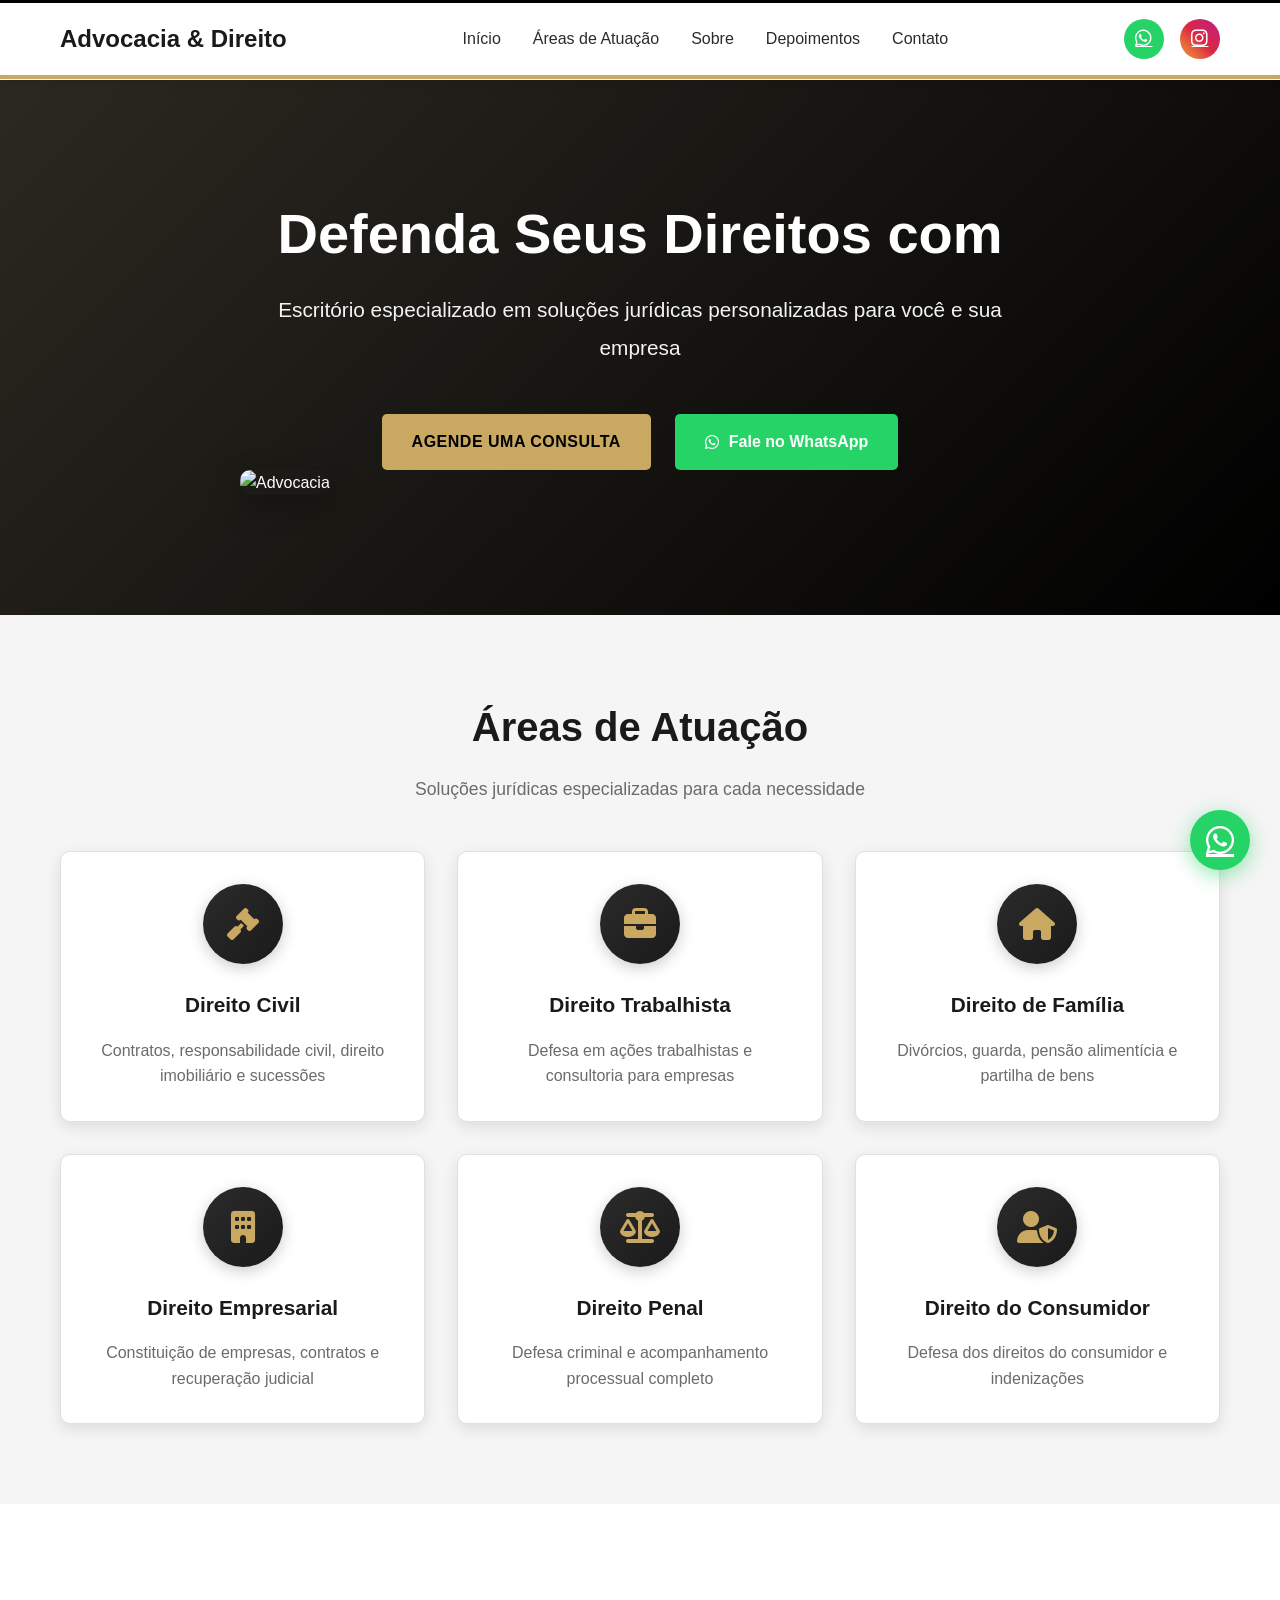
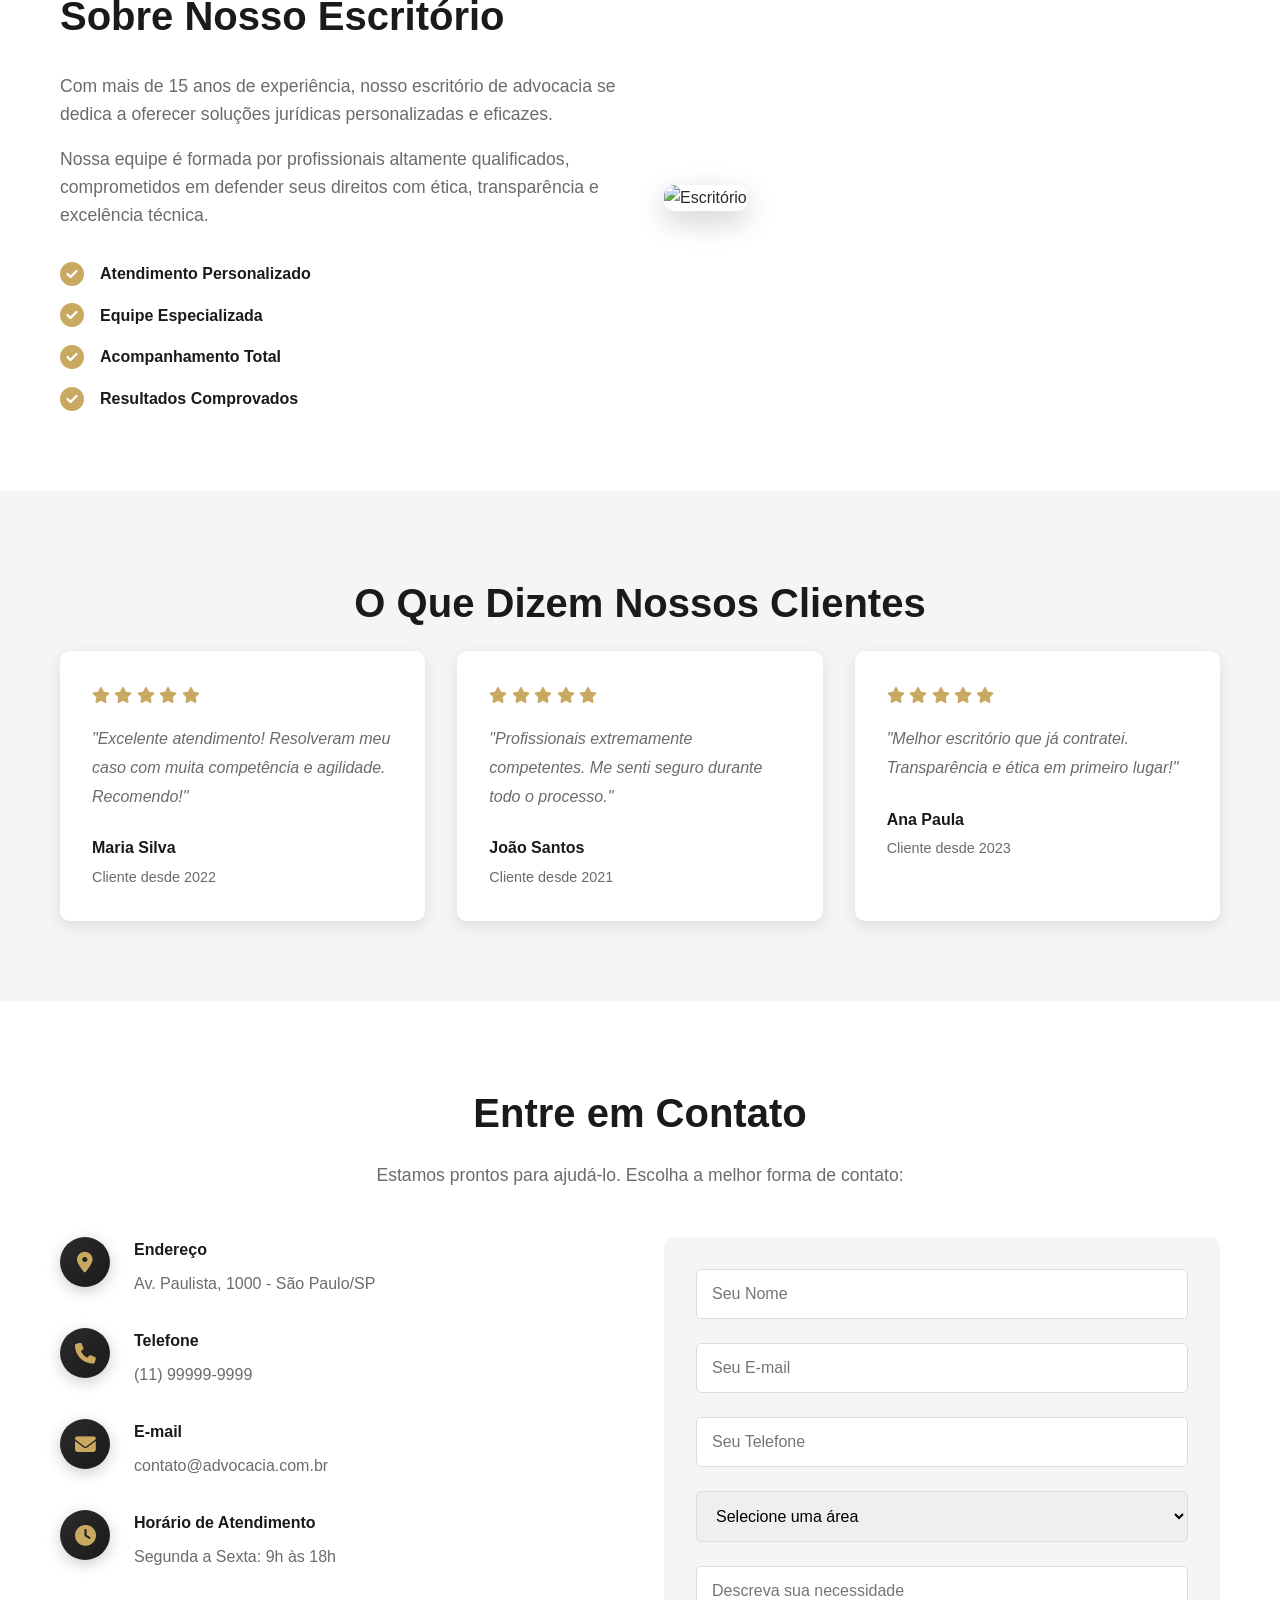
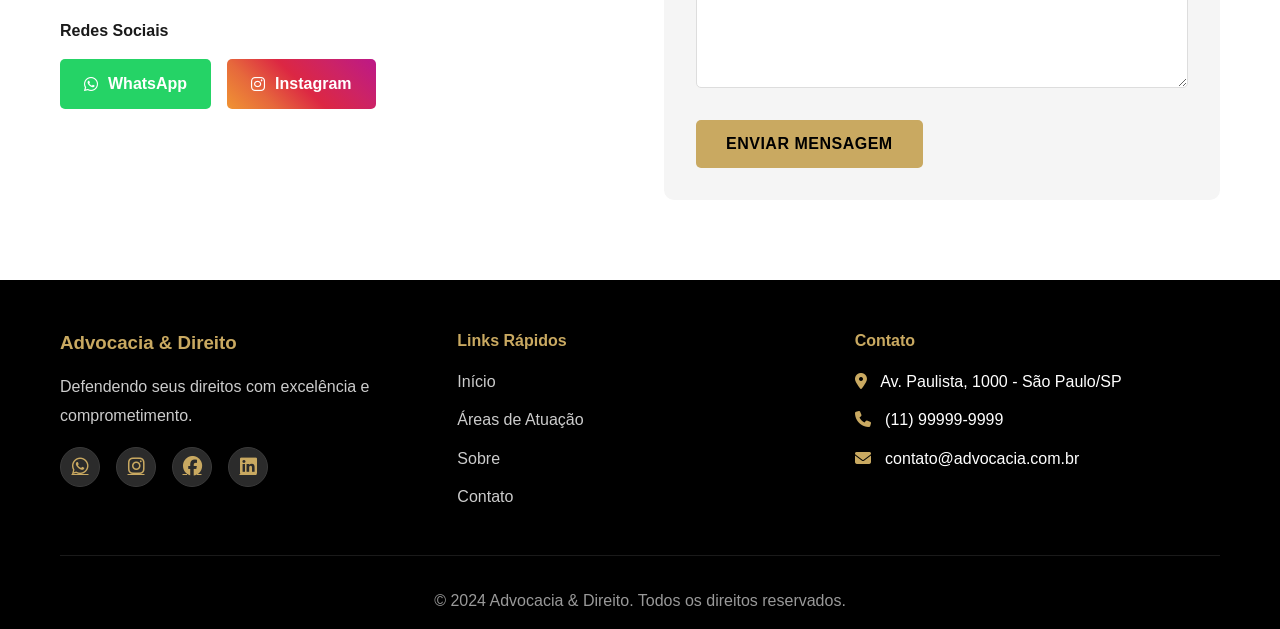
==== Landing Page Advocacia/index.html @ 9be3e5d8 "Adicionar todos os arquivos da Landing Page - Página HTML completa e responsiva - Estilos CSS profis" ====
<!DOCTYPE html>
<html lang="pt-BR">

<head>
    <meta charset="UTF-8">
    <meta name="viewport" content="width=device-width, initial-scale=1.0">
    <meta name="description"
        content="Escritório de Advocacia - Soluções jurídicas especializadas com excelência e comprometimento">
    <title>Escritório de Advocacia - Excelência Jurídica</title>
    <link rel="stylesheet" href="style.css">
    <link rel="stylesheet" href="https://cdnjs.cloudflare.com/ajax/libs/font-awesome/6.4.0/css/all.min.css">
</head>

<body>
    <!-- Header -->
    <header class="header">
        <nav class="navbar">
            <div class="container">
                <div class="logo">
                    <h2>Advocacia & Direito</h2>
                </div>
                <ul class="nav-menu">
                    <li><a href="#inicio">Início</a></li>
                    <li><a href="#areas">Áreas de Atuação</a></li>
                    <li><a href="#sobre">Sobre</a></li>
                    <li><a href="#depoimentos">Depoimentos</a></li>
                    <li><a href="#contato">Contato</a></li>
                </ul>
                <div class="social-links">
                    <a href="https://wa.me/5511999999999" target="_blank" class="whatsapp-link" title="WhatsApp">
                        <i class="fab fa-whatsapp"></i>
                    </a>
                    <a href="https://instagram.com/seu_escritorio" target="_blank" class="instagram-link"
                        title="Instagram">
                        <i class="fab fa-instagram"></i>
                    </a>
                </div>
                <div class="hamburger">
                    <span></span>
                    <span></span>
                    <span></span>
                </div>
            </div>
        </nav>
    </header>

    <!-- Hero Section -->
    <section id="inicio" class="hero">
        <div class="container">
            <div class="hero-content">
                <h1>Defenda Seus Direitos com Excelência Jurídica</h1>
                <p>Escritório especializado em soluções jurídicas personalizadas para você e sua empresa</p>
                <div class="hero-buttons">
                    <a href="#contato" class="btn btn-primary">Agende uma Consulta</a>
                    <a href="https://wa.me/5511999999999" target="_blank" class="btn btn-whatsapp">
                        <i class="fab fa-whatsapp"></i> Fale no WhatsApp
                    </a>
                </div>
            </div>
            <div class="hero-image">
                <img src="images/hero-law.jpg" alt="Advocacia">
            </div>
        </div>
    </section>

    <!-- Áreas de Atuação -->
    <section id="areas" class="areas">
        <div class="container">
            <h2 class="section-title">Áreas de Atuação</h2>
            <p class="section-subtitle">Soluções jurídicas especializadas para cada necessidade</p>
            <div class="areas-grid">
                <div class="area-card">
                    <div class="icon">
                        <i class="fas fa-gavel"></i>
                    </div>
                    <h3>Direito Civil</h3>
                    <p>Contratos, responsabilidade civil, direito imobiliário e sucessões</p>
                </div>
                <div class="area-card">
                    <div class="icon">
                        <i class="fas fa-briefcase"></i>
                    </div>
                    <h3>Direito Trabalhista</h3>
                    <p>Defesa em ações trabalhistas e consultoria para empresas</p>
                </div>
                <div class="area-card">
                    <div class="icon">
                        <i class="fas fa-home"></i>
                    </div>
                    <h3>Direito de Família</h3>
                    <p>Divórcios, guarda, pensão alimentícia e partilha de bens</p>
                </div>
                <div class="area-card">
                    <div class="icon">
                        <i class="fas fa-building"></i>
                    </div>
                    <h3>Direito Empresarial</h3>
                    <p>Constituição de empresas, contratos e recuperação judicial</p>
                </div>
                <div class="area-card">
                    <div class="icon">
                        <i class="fas fa-balance-scale"></i>
                    </div>
                    <h3>Direito Penal</h3>
                    <p>Defesa criminal e acompanhamento processual completo</p>
                </div>
                <div class="area-card">
                    <div class="icon">
                        <i class="fas fa-user-shield"></i>
                    </div>
                    <h3>Direito do Consumidor</h3>
                    <p>Defesa dos direitos do consumidor e indenizações</p>
                </div>
            </div>
        </div>
    </section>

    <!-- Sobre -->
    <section id="sobre" class="sobre">
        <div class="container">
            <div class="sobre-content">
                <div class="sobre-text">
                    <h2>Sobre Nosso Escritório</h2>
                    <p>Com mais de 15 anos de experiência, nosso escritório de advocacia se dedica a oferecer soluções
                        jurídicas personalizadas e eficazes.</p>
                    <p>Nossa equipe é formada por profissionais altamente qualificados, comprometidos em defender seus
                        direitos com ética, transparência e excelência técnica.</p>
                    <div class="diferenciais">
                        <div class="diferencial">
                            <i class="fas fa-check-circle"></i>
                            <span>Atendimento Personalizado</span>
                        </div>
                        <div class="diferencial">
                            <i class="fas fa-check-circle"></i>
                            <span>Equipe Especializada</span>
                        </div>
                        <div class="diferencial">
                            <i class="fas fa-check-circle"></i>
                            <span>Acompanhamento Total</span>
                        </div>
                        <div class="diferencial">
                            <i class="fas fa-check-circle"></i>
                            <span>Resultados Comprovados</span>
                        </div>
                    </div>
                </div>
                <div class="sobre-image">
                    <img src="images/escritorio.jpg" alt="Escritório">
                </div>
            </div>
        </div>
    </section>

    <!-- Depoimentos -->
    <section id="depoimentos" class="depoimentos">
        <div class="container">
            <h2 class="section-title">O Que Dizem Nossos Clientes</h2>
            <div class="depoimentos-grid">
                <div class="depoimento-card">
                    <div class="stars">
                        <i class="fas fa-star"></i>
                        <i class="fas fa-star"></i>
                        <i class="fas fa-star"></i>
                        <i class="fas fa-star"></i>
                        <i class="fas fa-star"></i>
                    </div>
                    <p>"Excelente atendimento! Resolveram meu caso com muita competência e agilidade. Recomendo!"</p>
                    <div class="cliente">
                        <strong>Maria Silva</strong>
                        <span>Cliente desde 2022</span>
                    </div>
                </div>
                <div class="depoimento-card">
                    <div class="stars">
                        <i class="fas fa-star"></i>
                        <i class="fas fa-star"></i>
                        <i class="fas fa-star"></i>
                        <i class="fas fa-star"></i>
                        <i class="fas fa-star"></i>
                    </div>
                    <p>"Profissionais extremamente competentes. Me senti seguro durante todo o processo."</p>
                    <div class="cliente">
                        <strong>João Santos</strong>
                        <span>Cliente desde 2021</span>
                    </div>
                </div>
                <div class="depoimento-card">
                    <div class="stars">
                        <i class="fas fa-star"></i>
                        <i class="fas fa-star"></i>
                        <i class="fas fa-star"></i>
                        <i class="fas fa-star"></i>
                        <i class="fas fa-star"></i>
                    </div>
                    <p>"Melhor escritório que já contratei. Transparência e ética em primeiro lugar!"</p>
                    <div class="cliente">
                        <strong>Ana Paula</strong>
                        <span>Cliente desde 2023</span>
                    </div>
                </div>
            </div>
        </div>
    </section>

    <!-- Contato -->
    <section id="contato" class="contato">
        <div class="container">
            <h2 class="section-title">Entre em Contato</h2>
            <p class="section-subtitle">Estamos prontos para ajudá-lo. Escolha a melhor forma de contato:</p>

            <div class="contato-content">
                <div class="contato-info">
                    <div class="info-item">
                        <i class="fas fa-map-marker-alt"></i>
                        <div>
                            <h4>Endereço</h4>
                            <p>Av. Paulista, 1000 - São Paulo/SP</p>
                        </div>
                    </div>
                    <div class="info-item">
                        <i class="fas fa-phone"></i>
                        <div>
                            <h4>Telefone</h4>
                            <p>(11) 99999-9999</p>
                        </div>
                    </div>
                    <div class="info-item">
                        <i class="fas fa-envelope"></i>
                        <div>
                            <h4>E-mail</h4>
                            <p>contato@advocacia.com.br</p>
                        </div>
                    </div>
                    <div class="info-item">
                        <i class="fas fa-clock"></i>
                        <div>
                            <h4>Horário de Atendimento</h4>
                            <p>Segunda a Sexta: 9h às 18h</p>
                        </div>
                    </div>

                    <div class="contact-social">
                        <h4>Redes Sociais</h4>
                        <div class="social-buttons">
                            <a href="https://wa.me/5511999999999" target="_blank" class="btn-social whatsapp">
                                <i class="fab fa-whatsapp"></i>
                                <span>WhatsApp</span>
                            </a>
                            <a href="https://instagram.com/seu_escritorio" target="_blank" class="btn-social instagram">
                                <i class="fab fa-instagram"></i>
                                <span>Instagram</span>
                            </a>
                        </div>
                    </div>
                </div>

                <div class="contato-form">
                    <form id="formulario-contato">
                        <div class="form-group">
                            <input type="text" id="nome" name="nome" placeholder="Seu Nome" required>
                        </div>
                        <div class="form-group">
                            <input type="email" id="email" name="email" placeholder="Seu E-mail" required>
                        </div>
                        <div class="form-group">
                            <input type="tel" id="telefone" name="telefone" placeholder="Seu Telefone" required>
                        </div>
                        <div class="form-group">
                            <select id="assunto" name="assunto" required>
                                <option value="">Selecione uma área</option>
                                <option value="civil">Direito Civil</option>
                                <option value="trabalhista">Direito Trabalhista</option>
                                <option value="familia">Direito de Família</option>
                                <option value="empresarial">Direito Empresarial</option>
                                <option value="penal">Direito Penal</option>
                                <option value="consumidor">Direito do Consumidor</option>
                            </select>
                        </div>
                        <div class="form-group">
                            <textarea id="mensagem" name="mensagem" rows="5" placeholder="Descreva sua necessidade"
                                required></textarea>
                        </div>
                        <button type="submit" class="btn btn-primary">Enviar Mensagem</button>
                    </form>
                </div>
            </div>
        </div>
    </section>

    <!-- Footer -->
    <footer class="footer">
        <div class="container">
            <div class="footer-content">
                <div class="footer-section">
                    <h3>Advocacia & Direito</h3>
                    <p>Defendendo seus direitos com excelência e comprometimento.</p>
                    <div class="footer-social">
                        <a href="https://wa.me/5511999999999" target="_blank" title="WhatsApp">
                            <i class="fab fa-whatsapp"></i>
                        </a>
                        <a href="https://instagram.com/seu_escritorio" target="_blank" title="Instagram">
                            <i class="fab fa-instagram"></i>
                        </a>
                        <a href="https://facebook.com/seu_escritorio" target="_blank" title="Facebook">
                            <i class="fab fa-facebook"></i>
                        </a>
                        <a href="https://linkedin.com/company/seu_escritorio" target="_blank" title="LinkedIn">
                            <i class="fab fa-linkedin"></i>
                        </a>
                    </div>
                </div>
                <div class="footer-section">
                    <h4>Links Rápidos</h4>
                    <ul>
                        <li><a href="#inicio">Início</a></li>
                        <li><a href="#areas">Áreas de Atuação</a></li>
                        <li><a href="#sobre">Sobre</a></li>
                        <li><a href="#contato">Contato</a></li>
                    </ul>
                </div>
                <div class="footer-section">
                    <h4>Contato</h4>
                    <ul>
                        <li><i class="fas fa-map-marker-alt"></i> Av. Paulista, 1000 - São Paulo/SP</li>
                        <li><i class="fas fa-phone"></i> (11) 99999-9999</li>
                        <li><i class="fas fa-envelope"></i> contato@advocacia.com.br</li>
                    </ul>
                </div>
            </div>
            <div class="footer-bottom">
                <p>&copy; 2024 Advocacia & Direito. Todos os direitos reservados.</p>
            </div>
        </div>
    </footer>

    <!-- Botão Flutuante WhatsApp -->
    <a href="https://wa.me/5511999999999" class="whatsapp-float" target="_blank" title="Fale conosco no WhatsApp">
        <i class="fab fa-whatsapp"></i>
    </a>

    <script src="script.js"></script>
</body>

</html>
---- Landing Page Advocacia/style.css ----
/* Reset e Configurações Globais */
* {
    margin: 0;
    padding: 0;
    box-sizing: border-box;
}

:root {
    --primary-color: #1a1a1a;
    --secondary-color: #c9a961;
    --dark-color: #000000;
    --light-color: #f5f5f5;
    --white: #ffffff;
    --text-color: #2b2b2b;
    --gray: #6b6b6b;
    --medium-gray: #4a4a4a;
    --transition: all 0.3s ease;
}

body {
    font-family: 'Segoe UI', Tahoma, Geneva, Verdana, sans-serif;
    line-height: 1.6;
    color: var(--text-color);
    overflow-x: hidden;
}

.container {
    max-width: 1200px;
    margin: 0 auto;
    padding: 0 20px;
}

/* Header e Navegação */
.header {
    background: var(--white);
    box-shadow: 0 2px 10px rgba(0, 0, 0, 0.08);
    position: fixed;
    width: 100%;
    top: 0;
    z-index: 1000;
    border-bottom: 4px solid var(--secondary-color);
    border-top: 3px solid var(--dark-color);
}

.navbar .container {
    display: flex;
    justify-content: space-between;
    align-items: center;
    padding: 1rem 20px;
}

.logo h2 {
    color: var(--primary-color);
    font-size: 1.5rem;
}

.nav-menu {
    display: flex;
    list-style: none;
    gap: 2rem;
}

.nav-menu a {
    text-decoration: none;
    color: var(--text-color);
    font-weight: 500;
    transition: var(--transition);
}

.nav-menu a:hover {
    color: var(--secondary-color);
}

.social-links {
    display: flex;
    gap: 1rem;
    align-items: center;
}

.social-links a {
    width: 40px;
    height: 40px;
    display: flex;
    align-items: center;
    justify-content: center;
    border-radius: 50%;
    transition: var(--transition);
    font-size: 1.2rem;
}

.whatsapp-link {
    background: #25D366;
    color: var(--white);
}

.whatsapp-link:hover {
    background: #128C7E;
    transform: scale(1.1);
}

.instagram-link {
    background: linear-gradient(45deg, #f09433 0%, #e6683c 25%, #dc2743 50%, #cc2366 75%, #bc1888 100%);
    color: var(--white);
}

.instagram-link:hover {
    transform: scale(1.1);
}

.hamburger {
    display: none;
    flex-direction: column;
    cursor: pointer;
    gap: 5px;
}

.hamburger span {
    width: 25px;
    height: 3px;
    background: var(--primary-color);
    transition: var(--transition);
}

/* Hero Section */
.hero {
    margin-top: 80px;
    padding: 120px 0;
    background: linear-gradient(135deg, #1a1a1a 0%, #000000 100%);
    color: var(--white);
    position: relative;
    min-height: 500px;
    display: flex;
    align-items: center;
}

.hero::before {
    content: '';
    position: absolute;
    top: 0;
    left: 0;
    right: 0;
    bottom: 0;
    background: linear-gradient(135deg, rgba(201, 169, 97, 0.1) 0%, transparent 100%);
    pointer-events: none;
}

.hero .container {
    position: relative;
    z-index: 1;
}

.hero-content {
    max-width: 800px;
    margin: 0 auto;
    text-align: center;
}

.hero-content h1 {
    font-size: 3.5rem;
    margin-bottom: 1.5rem;
    line-height: 1.2;
    font-weight: 700;
}

.hero-content p {
    font-size: 1.3rem;
    margin-bottom: 3rem;
    opacity: 0.95;
    line-height: 1.8;
}

.hero-buttons {
    display: flex;
    gap: 1.5rem;
    flex-wrap: wrap;
    justify-content: center;
}

.btn {
    padding: 15px 30px;
    text-decoration: none;
    border-radius: 5px;
    font-weight: 600;
    transition: var(--transition);
    display: inline-flex;
    align-items: center;
    gap: 10px;
    border: none;
    cursor: pointer;
    font-size: 1rem;
}

.btn-primary {
    background: var(--secondary-color);
    color: var(--dark-color);
    font-weight: 700;
    text-transform: uppercase;
    letter-spacing: 0.5px;
}

.btn-primary:hover {
    background: #b89751;
    transform: translateY(-2px);
    box-shadow: 0 5px 20px rgba(201, 169, 97, 0.4);
}

.btn-whatsapp {
    background: #25D366;
    color: var(--white);
}

.btn-whatsapp:hover {
    background: #128C7E;
    transform: translateY(-2px);
}

.hero-image img {
    width: 100%;
    border-radius: 10px;
    box-shadow: 0 10px 30px rgba(0, 0, 0, 0.3);
}

/* Seções Gerais */
section {
    padding: 80px 0;
}

.section-title {
    text-align: center;
    font-size: 2.5rem;
    color: var(--primary-color);
    margin-bottom: 1rem;
}

.section-subtitle {
    text-align: center;
    font-size: 1.1rem;
    color: var(--gray);
    margin-bottom: 3rem;
}

/* Áreas de Atuação */
.areas {
    background: var(--light-color);
}

.areas-grid {
    display: grid;
    grid-template-columns: repeat(auto-fit, minmax(300px, 1fr));
    gap: 2rem;
}

.area-card {
    background: var(--white);
    padding: 2rem;
    border-radius: 10px;
    text-align: center;
    transition: var(--transition);
    box-shadow: 0 5px 15px rgba(0, 0, 0, 0.1);
    border: 1px solid #e0e0e0;
}

.area-card:hover {
    transform: translateY(-10px);
    box-shadow: 0 10px 30px rgba(201, 169, 97, 0.3);
    border-color: var(--secondary-color);
}

.area-card .icon {
    width: 80px;
    height: 80px;
    margin: 0 auto 1.5rem;
    background: linear-gradient(135deg, #2b2b2b 0%, #1a1a1a 100%);
    border-radius: 50%;
    display: flex;
    align-items: center;
    justify-content: center;
    color: var(--secondary-color);
    font-size: 2rem;
    box-shadow: 0 4px 15px rgba(0, 0, 0, 0.2);
}

.area-card h3 {
    color: var(--primary-color);
    margin-bottom: 1rem;
    font-size: 1.3rem;
}

.area-card p {
    color: var(--gray);
}

/* Sobre */
.sobre-content {
    display: grid;
    grid-template-columns: 1fr 1fr;
    gap: 3rem;
    align-items: center;
}

.sobre-text h2 {
    color: var(--primary-color);
    font-size: 2.5rem;
    margin-bottom: 1.5rem;
}

.sobre-text p {
    margin-bottom: 1rem;
    color: var(--gray);
    font-size: 1.1rem;
}

.diferenciais {
    margin-top: 2rem;
    display: grid;
    gap: 1rem;
}

.diferencial {
    display: flex;
    align-items: center;
    gap: 1rem;
}

.diferencial i {
    color: var(--secondary-color);
    font-size: 1.5rem;
}

.diferencial span {
    font-weight: 600;
    color: var(--primary-color);
}

.sobre-image img {
    width: 100%;
    border-radius: 10px;
    box-shadow: 0 10px 30px rgba(0, 0, 0, 0.2);
}

/* Depoimentos */
.depoimentos {
    background: var(--light-color);
}

.depoimentos-grid {
    display: grid;
    grid-template-columns: repeat(auto-fit, minmax(300px, 1fr));
    gap: 2rem;
}

.depoimento-card {
    background: var(--white);
    padding: 2rem;
    border-radius: 10px;
    box-shadow: 0 5px 15px rgba(0, 0, 0, 0.1);
}

.stars {
    color: var(--secondary-color);
    margin-bottom: 1rem;
}

.depoimento-card p {
    font-style: italic;
    color: var(--gray);
    margin-bottom: 1.5rem;
    line-height: 1.8;
}

.cliente {
    display: flex;
    flex-direction: column;
    gap: 0.3rem;
}

.cliente strong {
    color: var(--primary-color);
}

.cliente span {
    font-size: 0.9rem;
    color: var(--gray);
}

/* Contato */
.contato {
    background: var(--white);
}

.contato-content {
    display: grid;
    grid-template-columns: 1fr 1fr;
    gap: 3rem;
}

.contato-info {
    display: flex;
    flex-direction: column;
    gap: 2rem;
}

.info-item {
    display: flex;
    gap: 1.5rem;
    align-items: flex-start;
}

.info-item i {
    width: 50px;
    height: 50px;
    background: linear-gradient(135deg, #2b2b2b 0%, #1a1a1a 100%);
    color: var(--secondary-color);
    border-radius: 50%;
    display: flex;
    align-items: center;
    justify-content: center;
    font-size: 1.3rem;
    flex-shrink: 0;
    box-shadow: 0 4px 15px rgba(0, 0, 0, 0.2);
}

.info-item h4 {
    color: var(--primary-color);
    margin-bottom: 0.5rem;
}

.info-item p {
    color: var(--gray);
}

.contact-social {
    margin-top: 1rem;
}

.contact-social h4 {
    color: var(--primary-color);
    margin-bottom: 1rem;
}

.social-buttons {
    display: flex;
    gap: 1rem;
}

.btn-social {
    padding: 12px 24px;
    border-radius: 5px;
    text-decoration: none;
    color: var(--white);
    font-weight: 600;
    display: flex;
    align-items: center;
    gap: 10px;
    transition: var(--transition);
}

.btn-social.whatsapp {
    background: #25D366;
}

.btn-social.whatsapp:hover {
    background: #128C7E;
    transform: translateY(-2px);
}

.btn-social.instagram {
    background: linear-gradient(45deg, #f09433 0%, #e6683c 25%, #dc2743 50%, #cc2366 75%, #bc1888 100%);
}

.btn-social.instagram:hover {
    transform: translateY(-2px);
}

/* Formulário */
.contato-form {
    background: var(--light-color);
    padding: 2rem;
    border-radius: 10px;
}

.form-group {
    margin-bottom: 1.5rem;
}

.form-group input,
.form-group select,
.form-group textarea {
    width: 100%;
    padding: 15px;
    border: 1px solid #ddd;
    border-radius: 5px;
    font-size: 1rem;
    font-family: inherit;
    transition: var(--transition);
}

.form-group input:focus,
.form-group select:focus,
.form-group textarea:focus {
    outline: none;
    border-color: var(--secondary-color);
    box-shadow: 0 0 0 3px rgba(201, 169, 97, 0.1);
}

.form-group textarea {
    resize: vertical;
}

/* Footer */
.footer {
    background: var(--dark-color);
    color: var(--white);
    padding: 3rem 0 1rem;
}

.footer-content {
    display: grid;
    grid-template-columns: repeat(auto-fit, minmax(250px, 1fr));
    gap: 2rem;
    margin-bottom: 2rem;
}

.footer-section h3,
.footer-section h4 {
    margin-bottom: 1rem;
    color: var(--secondary-color);
}

.footer-section p {
    color: rgba(255, 255, 255, 0.8);
    line-height: 1.8;
}

.footer-social {
    display: flex;
    gap: 1rem;
    margin-top: 1rem;
}

.footer-social a {
    width: 40px;
    height: 40px;
    background: #2b2b2b;
    color: var(--secondary-color);
    border-radius: 50%;
    display: flex;
    align-items: center;
    justify-content: center;
    transition: var(--transition);
    font-size: 1.2rem;
    border: 1px solid #3a3a3a;
}

.footer-social a:hover {
    background: var(--secondary-color);
    color: var(--dark-color);
    transform: translateY(-3px);
    border-color: var(--secondary-color);
}

.footer-section ul {
    list-style: none;
}

.footer-section ul li {
    margin-bottom: 0.8rem;
}

.footer-section ul li a {
    color: rgba(255, 255, 255, 0.8);
    text-decoration: none;
    transition: var(--transition);
}

.footer-section ul li a:hover {
    color: var(--secondary-color);
}

.footer-section ul li i {
    margin-right: 10px;
    color: var(--secondary-color);
}

.footer-bottom {
    text-align: center;
    padding-top: 2rem;
    border-top: 1px solid rgba(255, 255, 255, 0.1);
    color: rgba(255, 255, 255, 0.6);
}

/* Botão Flutuante WhatsApp */
.whatsapp-float {
    position: fixed;
    bottom: 30px;
    right: 30px;
    width: 60px;
    height: 60px;
    background: #25D366;
    color: var(--white);
    border-radius: 50%;
    display: flex;
    align-items: center;
    justify-content: center;
    font-size: 2rem;
    box-shadow: 0 5px 20px rgba(37, 211, 102, 0.5);
    z-index: 999;
    transition: var(--transition);
    animation: pulse 2s infinite;
}

.whatsapp-float:hover {
    background: #128C7E;
    transform: scale(1.1);
}

@keyframes pulse {
    0%, 100% {
        box-shadow: 0 5px 20px rgba(37, 211, 102, 0.5);
    }
    50% {
        box-shadow: 0 5px 30px rgba(37, 211, 102, 0.8);
    }
}

/* Responsividade */
@media (max-width: 768px) {
    .hamburger {
        display: flex;
    }

    .nav-menu {
        position: fixed;
        left: -100%;
        top: 70px;
        flex-direction: column;
        background: var(--white);
        width: 100%;
        text-align: center;
        transition: 0.3s;
        box-shadow: 0 10px 27px rgba(0, 0, 0, 0.05);
        padding: 2rem 0;
    }

    .nav-menu.active {
        left: 0;
    }

    .social-links {
        display: none;
    }

    .hero {
        padding: 80px 0;
        min-height: 400px;
    }

    .hero-content h1 {
        font-size: 2.2rem;
    }

    .hero-content p {
        font-size: 1.1rem;
    }

    .sobre-content,
    .contato-content {
        grid-template-columns: 1fr;
    }

    .areas-grid,
    .depoimentos-grid {
        grid-template-columns: 1fr;
    }

    .footer-content {
        grid-template-columns: 1fr;
        text-align: center;
    }

    .footer-social {
        justify-content: center;
    }

    .whatsapp-float {
        width: 50px;
        height: 50px;
        bottom: 20px;
        right: 20px;
        font-size: 1.5rem;
    }

    .hero-buttons {
        flex-direction: column;
    }

    .btn {
        width: 100%;
        justify-content: center;
    }
}

@media (max-width: 480px) {
    .section-title {
        font-size: 1.8rem;
    }

    .hero {
        padding: 60px 0;
    }

    .hero-content h1 {
        font-size: 1.8rem;
    }

    .hero-content p {
        font-size: 1rem;
    }
}
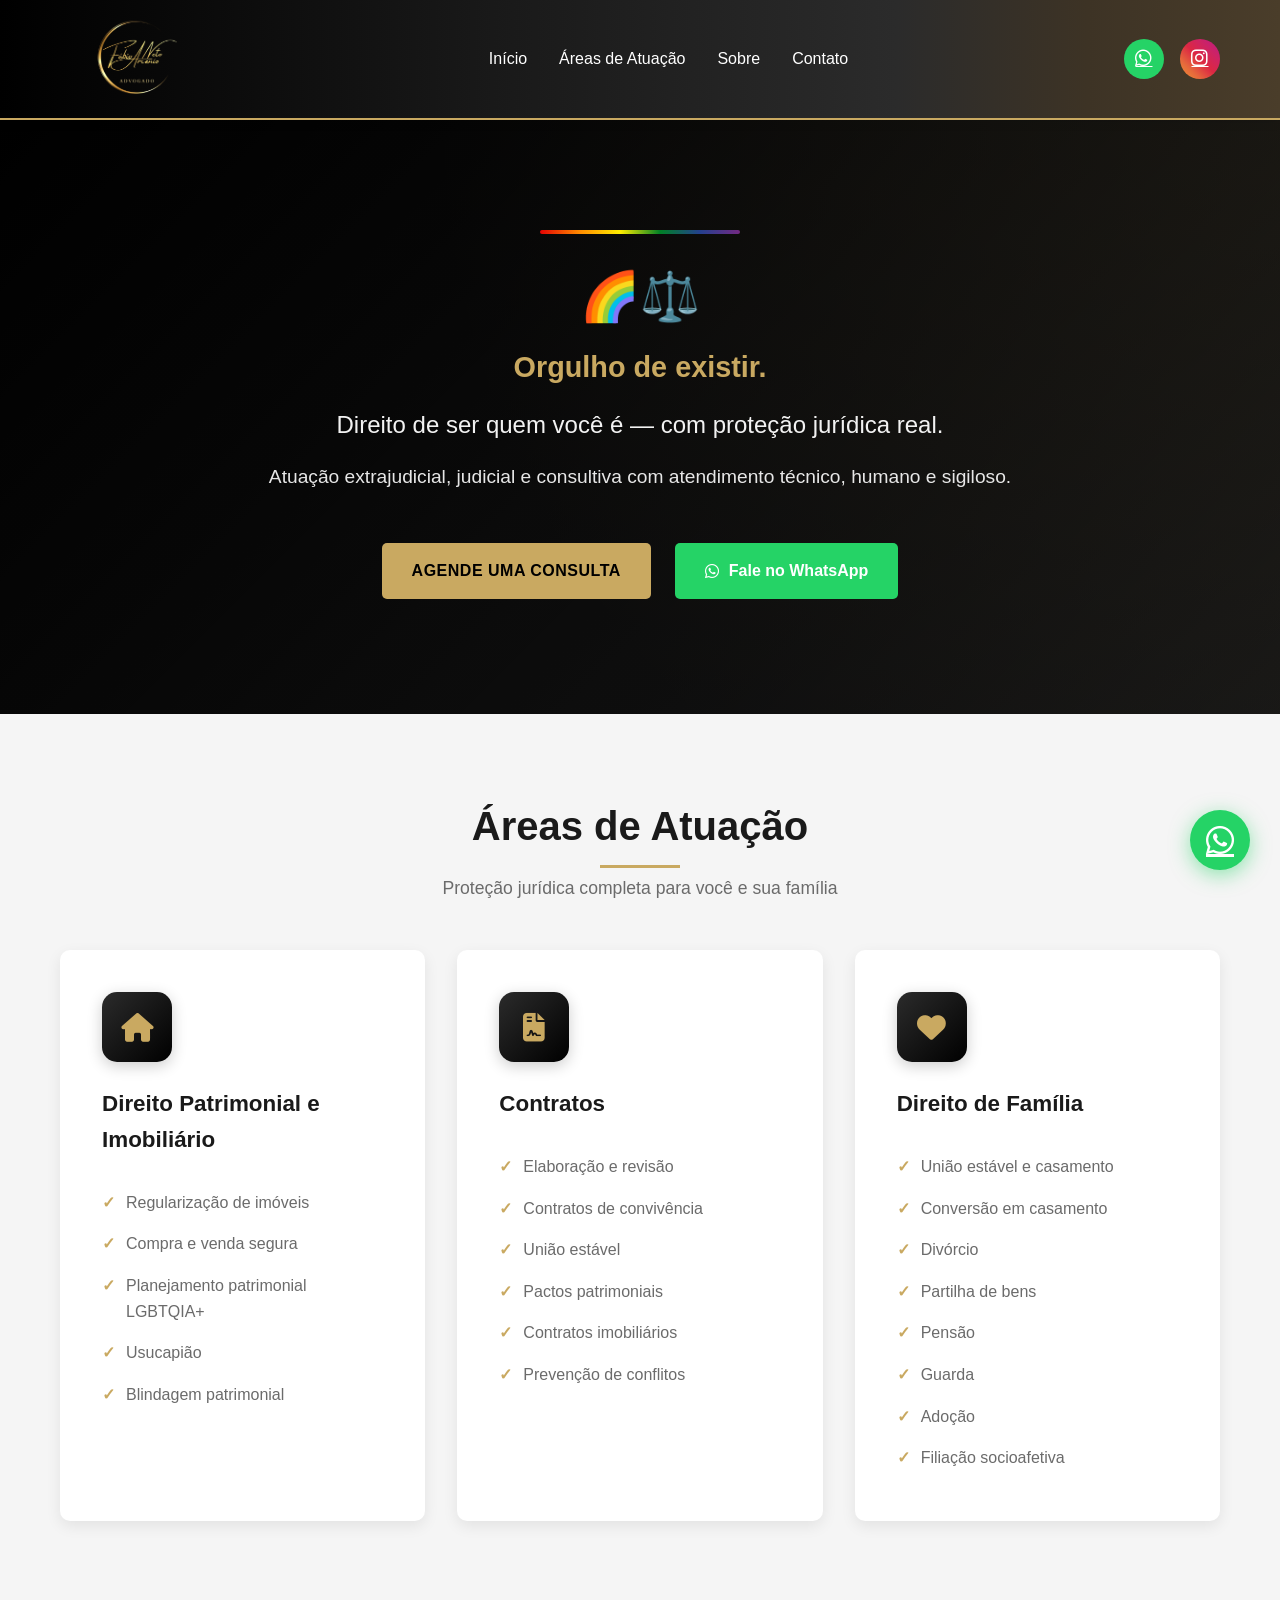
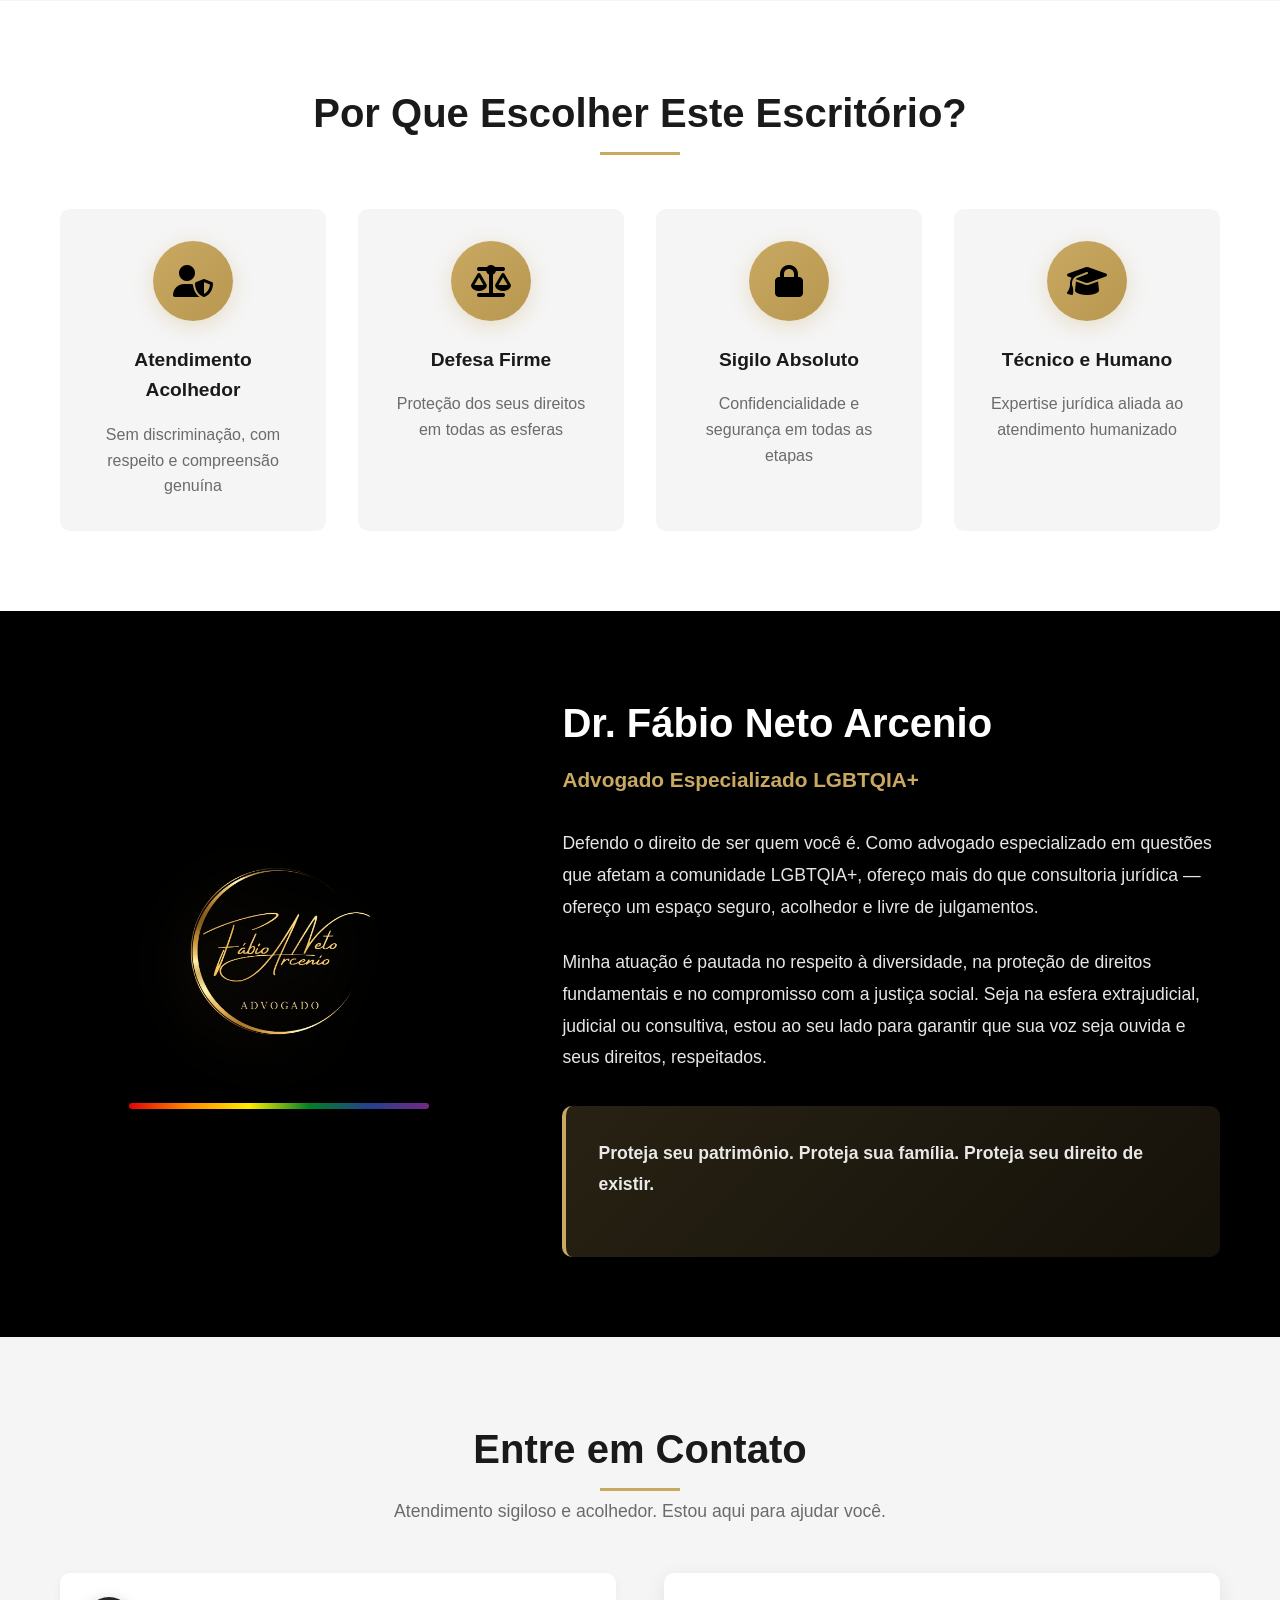
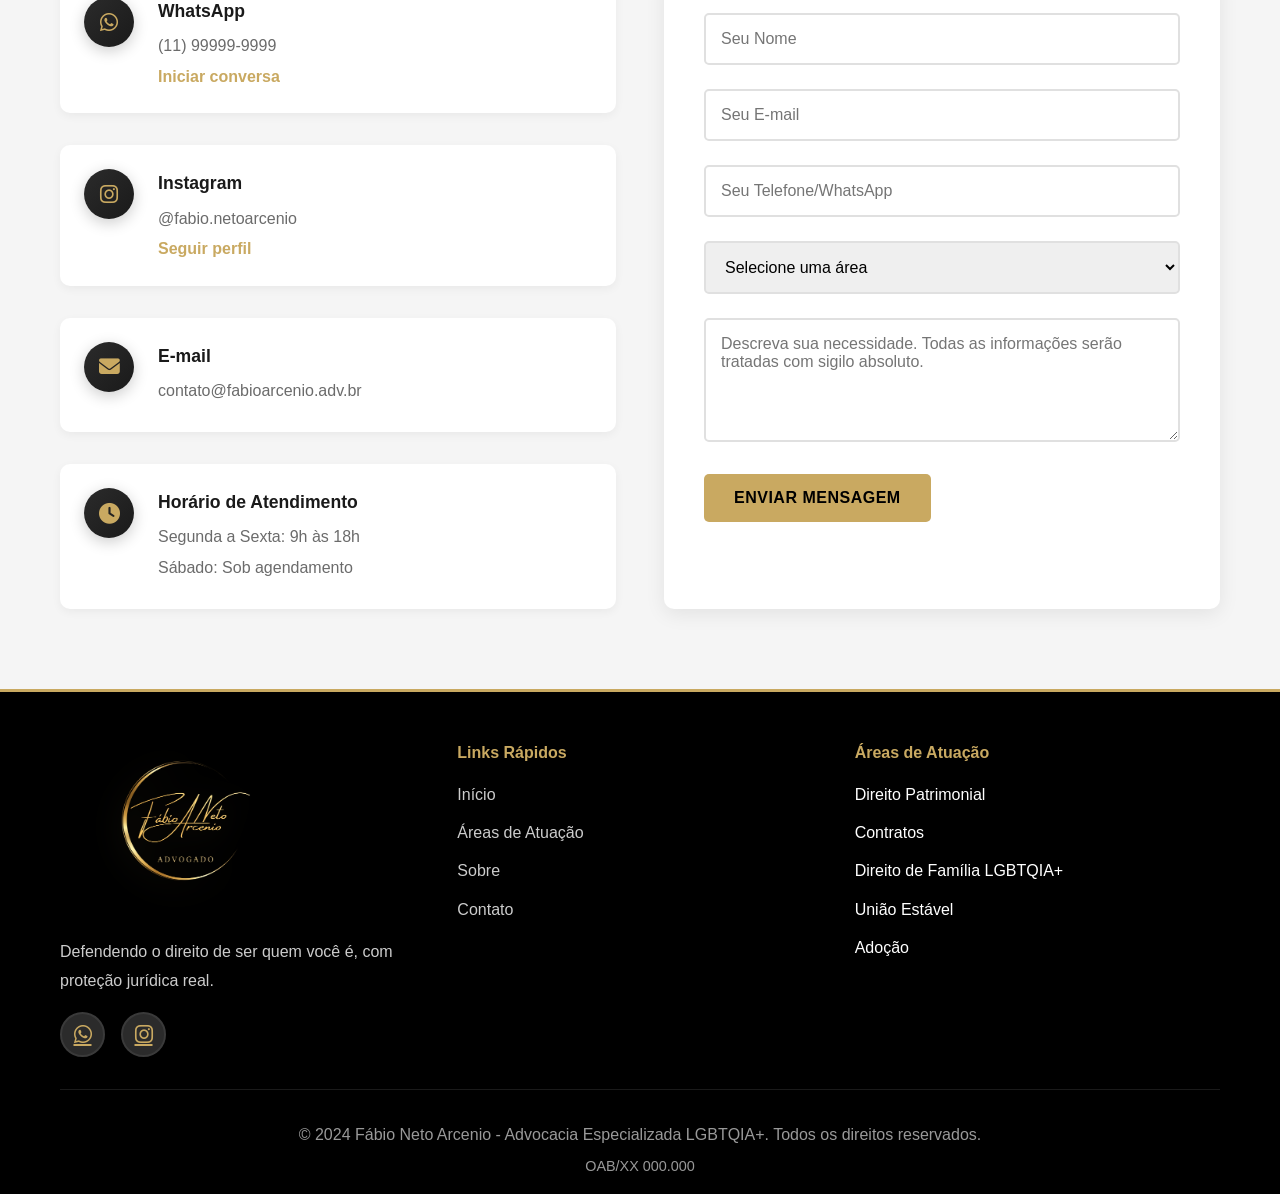
==== commit 63877673: "Landing Page Advocacia LGBTQIA+ - Versão Completa ✨ Novo Design Profissional - Header com degradê pr" ====
--- a/Landing Page Advocacia/index.html
+++ b/Landing Page Advocacia/index.html
@@ -5,8 +5,8 @@
     <meta charset="UTF-8">
     <meta name="viewport" content="width=device-width, initial-scale=1.0">
     <meta name="description"
-        content="Escritório de Advocacia - Soluções jurídicas especializadas com excelência e comprometimento">
-    <title>Escritório de Advocacia - Excelência Jurídica</title>
+        content="Advocacia Especializada LGBTQIA+ - Dr. Fábio Neto Arcenio - Direito de ser quem você é com proteção jurídica real">
+    <title>Fábio Neto Arcenio - Advocacia LGBTQIA+</title>
     <link rel="stylesheet" href="style.css">
     <link rel="stylesheet" href="https://cdnjs.cloudflare.com/ajax/libs/font-awesome/6.4.0/css/all.min.css">
 </head>
@@ -17,20 +17,19 @@
         <nav class="navbar">
             <div class="container">
                 <div class="logo">
-                    <h2>Advocacia & Direito</h2>
+                    <img src="images/logo-white.png" alt="Fábio Neto Arcenio Advogado" class="logo-img">
                 </div>
                 <ul class="nav-menu">
                     <li><a href="#inicio">Início</a></li>
                     <li><a href="#areas">Áreas de Atuação</a></li>
                     <li><a href="#sobre">Sobre</a></li>
-                    <li><a href="#depoimentos">Depoimentos</a></li>
                     <li><a href="#contato">Contato</a></li>
                 </ul>
                 <div class="social-links">
                     <a href="https://wa.me/5511999999999" target="_blank" class="whatsapp-link" title="WhatsApp">
                         <i class="fab fa-whatsapp"></i>
                     </a>
-                    <a href="https://instagram.com/seu_escritorio" target="_blank" class="instagram-link"
+                    <a href="https://instagram.com/fabio.netoarcenio" target="_blank" class="instagram-link"
                         title="Instagram">
                         <i class="fab fa-instagram"></i>
                     </a>
@@ -46,10 +45,18 @@
 
     <!-- Hero Section -->
     <section id="inicio" class="hero">
+        <div class="hero-overlay"></div>
         <div class="container">
             <div class="hero-content">
-                <h1>Defenda Seus Direitos com Excelência Jurídica</h1>
-                <p>Escritório especializado em soluções jurídicas personalizadas para você e sua empresa</p>
+                <div class="rainbow-bar"></div>
+                <h1>
+                    <span class="pride-emoji">🌈⚖️</span>
+                    Advocacia Especializada LGBTQIA+
+                    <span class="pride-emoji">⚖️🌈</span>
+                </h1>
+                <p class="hero-subtitle">Orgulho de existir.</p>
+                <p class="hero-tagline">Direito de ser quem você é — com proteção jurídica real.</p>
+                <p class="hero-description">Atuação extrajudicial, judicial e consultiva com atendimento técnico, humano e sigiloso.</p>
                 <div class="hero-buttons">
                     <a href="#contato" class="btn btn-primary">Agende uma Consulta</a>
                     <a href="https://wa.me/5511999999999" target="_blank" class="btn btn-whatsapp">
@@ -57,9 +64,6 @@
                     </a>
                 </div>
             </div>
-            <div class="hero-image">
-                <img src="images/hero-law.jpg" alt="Advocacia">
-            </div>
         </div>
     </section>
 
@@ -67,49 +71,87 @@
     <section id="areas" class="areas">
         <div class="container">
             <h2 class="section-title">Áreas de Atuação</h2>
-            <p class="section-subtitle">Soluções jurídicas especializadas para cada necessidade</p>
+            <p class="section-subtitle">Proteção jurídica completa para você e sua família</p>
             <div class="areas-grid">
                 <div class="area-card">
                     <div class="icon">
-                        <i class="fas fa-gavel"></i>
-                    </div>
-                    <h3>Direito Civil</h3>
-                    <p>Contratos, responsabilidade civil, direito imobiliário e sucessões</p>
+                        <i class="fas fa-home"></i>
+                    </div>
+                    <h3>Direito Patrimonial e Imobiliário</h3>
+                    <ul class="area-list">
+                        <li>Regularização de imóveis</li>
+                        <li>Compra e venda segura</li>
+                        <li>Planejamento patrimonial LGBTQIA+</li>
+                        <li>Usucapião</li>
+                        <li>Blindagem patrimonial</li>
+                    </ul>
                 </div>
                 <div class="area-card">
                     <div class="icon">
-                        <i class="fas fa-briefcase"></i>
-                    </div>
-                    <h3>Direito Trabalhista</h3>
-                    <p>Defesa em ações trabalhistas e consultoria para empresas</p>
+                        <i class="fas fa-file-contract"></i>
+                    </div>
+                    <h3>Contratos</h3>
+                    <ul class="area-list">
+                        <li>Elaboração e revisão</li>
+                        <li>Contratos de convivência</li>
+                        <li>União estável</li>
+                        <li>Pactos patrimoniais</li>
+                        <li>Contratos imobiliários</li>
+                        <li>Prevenção de conflitos</li>
+                    </ul>
                 </div>
                 <div class="area-card">
                     <div class="icon">
-                        <i class="fas fa-home"></i>
+                        <i class="fas fa-heart"></i>
                     </div>
                     <h3>Direito de Família</h3>
-                    <p>Divórcios, guarda, pensão alimentícia e partilha de bens</p>
-                </div>
-                <div class="area-card">
-                    <div class="icon">
-                        <i class="fas fa-building"></i>
-                    </div>
-                    <h3>Direito Empresarial</h3>
-                    <p>Constituição de empresas, contratos e recuperação judicial</p>
-                </div>
-                <div class="area-card">
-                    <div class="icon">
+                    <ul class="area-list">
+                        <li>União estável e casamento</li>
+                        <li>Conversão em casamento</li>
+                        <li>Divórcio</li>
+                        <li>Partilha de bens</li>
+                        <li>Pensão</li>
+                        <li>Guarda</li>
+                        <li>Adoção</li>
+                        <li>Filiação socioafetiva</li>
+                    </ul>
+                </div>
+            </div>
+        </div>
+    </section>
+
+    <!-- Diferenciais -->
+    <section class="diferenciais-section">
+        <div class="container">
+            <h2 class="section-title">Por Que Escolher Este Escritório?</h2>
+            <div class="diferenciais-grid">
+                <div class="diferencial-card">
+                    <div class="icon-circle">
+                        <i class="fas fa-user-shield"></i>
+                    </div>
+                    <h3>Atendimento Acolhedor</h3>
+                    <p>Sem discriminação, com respeito e compreensão genuína</p>
+                </div>
+                <div class="diferencial-card">
+                    <div class="icon-circle">
                         <i class="fas fa-balance-scale"></i>
                     </div>
-                    <h3>Direito Penal</h3>
-                    <p>Defesa criminal e acompanhamento processual completo</p>
-                </div>
-                <div class="area-card">
-                    <div class="icon">
-                        <i class="fas fa-user-shield"></i>
-                    </div>
-                    <h3>Direito do Consumidor</h3>
-                    <p>Defesa dos direitos do consumidor e indenizações</p>
+                    <h3>Defesa Firme</h3>
+                    <p>Proteção dos seus direitos em todas as esferas</p>
+                </div>
+                <div class="diferencial-card">
+                    <div class="icon-circle">
+                        <i class="fas fa-lock"></i>
+                    </div>
+                    <h3>Sigilo Absoluto</h3>
+                    <p>Confidencialidade e segurança em todas as etapas</p>
+                </div>
+                <div class="diferencial-card">
+                    <div class="icon-circle">
+                        <i class="fas fa-graduation-cap"></i>
+                    </div>
+                    <h3>Técnico e Humano</h3>
+                    <p>Expertise jurídica aliada ao atendimento humanizado</p>
                 </div>
             </div>
         </div>
@@ -119,83 +161,17 @@
     <section id="sobre" class="sobre">
         <div class="container">
             <div class="sobre-content">
+                <div class="sobre-image">
+                    <img src="images/logo-white.png" alt="Fábio Neto Arcenio" class="sobre-logo">
+                    <div class="pride-flag"></div>
+                </div>
                 <div class="sobre-text">
-                    <h2>Sobre Nosso Escritório</h2>
-                    <p>Com mais de 15 anos de experiência, nosso escritório de advocacia se dedica a oferecer soluções
-                        jurídicas personalizadas e eficazes.</p>
-                    <p>Nossa equipe é formada por profissionais altamente qualificados, comprometidos em defender seus
-                        direitos com ética, transparência e excelência técnica.</p>
-                    <div class="diferenciais">
-                        <div class="diferencial">
-                            <i class="fas fa-check-circle"></i>
-                            <span>Atendimento Personalizado</span>
-                        </div>
-                        <div class="diferencial">
-                            <i class="fas fa-check-circle"></i>
-                            <span>Equipe Especializada</span>
-                        </div>
-                        <div class="diferencial">
-                            <i class="fas fa-check-circle"></i>
-                            <span>Acompanhamento Total</span>
-                        </div>
-                        <div class="diferencial">
-                            <i class="fas fa-check-circle"></i>
-                            <span>Resultados Comprovados</span>
-                        </div>
-                    </div>
-                </div>
-                <div class="sobre-image">
-                    <img src="images/escritorio.jpg" alt="Escritório">
-                </div>
-            </div>
-        </div>
-    </section>
-
-    <!-- Depoimentos -->
-    <section id="depoimentos" class="depoimentos">
-        <div class="container">
-            <h2 class="section-title">O Que Dizem Nossos Clientes</h2>
-            <div class="depoimentos-grid">
-                <div class="depoimento-card">
-                    <div class="stars">
-                        <i class="fas fa-star"></i>
-                        <i class="fas fa-star"></i>
-                        <i class="fas fa-star"></i>
-                        <i class="fas fa-star"></i>
-                        <i class="fas fa-star"></i>
-                    </div>
-                    <p>"Excelente atendimento! Resolveram meu caso com muita competência e agilidade. Recomendo!"</p>
-                    <div class="cliente">
-                        <strong>Maria Silva</strong>
-                        <span>Cliente desde 2022</span>
-                    </div>
-                </div>
-                <div class="depoimento-card">
-                    <div class="stars">
-                        <i class="fas fa-star"></i>
-                        <i class="fas fa-star"></i>
-                        <i class="fas fa-star"></i>
-                        <i class="fas fa-star"></i>
-                        <i class="fas fa-star"></i>
-                    </div>
-                    <p>"Profissionais extremamente competentes. Me senti seguro durante todo o processo."</p>
-                    <div class="cliente">
-                        <strong>João Santos</strong>
-                        <span>Cliente desde 2021</span>
-                    </div>
-                </div>
-                <div class="depoimento-card">
-                    <div class="stars">
-                        <i class="fas fa-star"></i>
-                        <i class="fas fa-star"></i>
-                        <i class="fas fa-star"></i>
-                        <i class="fas fa-star"></i>
-                        <i class="fas fa-star"></i>
-                    </div>
-                    <p>"Melhor escritório que já contratei. Transparência e ética em primeiro lugar!"</p>
-                    <div class="cliente">
-                        <strong>Ana Paula</strong>
-                        <span>Cliente desde 2023</span>
+                    <h2>Dr. Fábio Neto Arcenio</h2>
+                    <h3 class="subtitle-gold">Advogado Especializado LGBTQIA+</h3>
+                    <p>Defendo o direito de ser quem você é. Como advogado especializado em questões que afetam a comunidade LGBTQIA+, ofereço mais do que consultoria jurídica — ofereço um espaço seguro, acolhedor e livre de julgamentos.</p>
+                    <p>Minha atuação é pautada no respeito à diversidade, na proteção de direitos fundamentais e no compromisso com a justiça social. Seja na esfera extrajudicial, judicial ou consultiva, estou ao seu lado para garantir que sua voz seja ouvida e seus direitos, respeitados.</p>
+                    <div class="cta-box">
+                        <p class="cta-text"><strong>Proteja seu patrimônio. Proteja sua família. Proteja seu direito de existir.</strong></p>
                     </div>
                 </div>
             </div>
@@ -206,29 +182,31 @@
     <section id="contato" class="contato">
         <div class="container">
             <h2 class="section-title">Entre em Contato</h2>
-            <p class="section-subtitle">Estamos prontos para ajudá-lo. Escolha a melhor forma de contato:</p>
+            <p class="section-subtitle">Atendimento sigiloso e acolhedor. Estou aqui para ajudar você.</p>
 
             <div class="contato-content">
                 <div class="contato-info">
                     <div class="info-item">
-                        <i class="fas fa-map-marker-alt"></i>
+                        <i class="fab fa-whatsapp"></i>
                         <div>
-                            <h4>Endereço</h4>
-                            <p>Av. Paulista, 1000 - São Paulo/SP</p>
+                            <h4>WhatsApp</h4>
+                            <p>(11) 99999-9999</p>
+                            <a href="https://wa.me/5511999999999" target="_blank" class="link-gold">Iniciar conversa</a>
                         </div>
                     </div>
                     <div class="info-item">
-                        <i class="fas fa-phone"></i>
+                        <i class="fab fa-instagram"></i>
                         <div>
-                            <h4>Telefone</h4>
-                            <p>(11) 99999-9999</p>
+                            <h4>Instagram</h4>
+                            <p>@fabio.netoarcenio</p>
+                            <a href="https://instagram.com/fabio.netoarcenio" target="_blank" class="link-gold">Seguir perfil</a>
                         </div>
                     </div>
                     <div class="info-item">
                         <i class="fas fa-envelope"></i>
                         <div>
                             <h4>E-mail</h4>
-                            <p>contato@advocacia.com.br</p>
+                            <p>contato@fabioarcenio.adv.br</p>
                         </div>
                     </div>
                     <div class="info-item">
@@ -236,20 +214,7 @@
                         <div>
                             <h4>Horário de Atendimento</h4>
                             <p>Segunda a Sexta: 9h às 18h</p>
-                        </div>
-                    </div>
-
-                    <div class="contact-social">
-                        <h4>Redes Sociais</h4>
-                        <div class="social-buttons">
-                            <a href="https://wa.me/5511999999999" target="_blank" class="btn-social whatsapp">
-                                <i class="fab fa-whatsapp"></i>
-                                <span>WhatsApp</span>
-                            </a>
-                            <a href="https://instagram.com/seu_escritorio" target="_blank" class="btn-social instagram">
-                                <i class="fab fa-instagram"></i>
-                                <span>Instagram</span>
-                            </a>
+                            <p>Sábado: Sob agendamento</p>
                         </div>
                     </div>
                 </div>
@@ -263,21 +228,19 @@
                             <input type="email" id="email" name="email" placeholder="Seu E-mail" required>
                         </div>
                         <div class="form-group">
-                            <input type="tel" id="telefone" name="telefone" placeholder="Seu Telefone" required>
+                            <input type="tel" id="telefone" name="telefone" placeholder="Seu Telefone/WhatsApp" required>
                         </div>
                         <div class="form-group">
                             <select id="assunto" name="assunto" required>
                                 <option value="">Selecione uma área</option>
-                                <option value="civil">Direito Civil</option>
-                                <option value="trabalhista">Direito Trabalhista</option>
+                                <option value="patrimonial">Direito Patrimonial e Imobiliário</option>
+                                <option value="contratos">Contratos</option>
                                 <option value="familia">Direito de Família</option>
-                                <option value="empresarial">Direito Empresarial</option>
-                                <option value="penal">Direito Penal</option>
-                                <option value="consumidor">Direito do Consumidor</option>
+                                <option value="outro">Outra área</option>
                             </select>
                         </div>
                         <div class="form-group">
-                            <textarea id="mensagem" name="mensagem" rows="5" placeholder="Descreva sua necessidade"
+                            <textarea id="mensagem" name="mensagem" rows="5" placeholder="Descreva sua necessidade. Todas as informações serão tratadas com sigilo absoluto."
                                 required></textarea>
                         </div>
                         <button type="submit" class="btn btn-primary">Enviar Mensagem</button>
@@ -291,21 +254,15 @@
     <footer class="footer">
         <div class="container">
             <div class="footer-content">
-                <div class="footer-section">
-                    <h3>Advocacia & Direito</h3>
-                    <p>Defendendo seus direitos com excelência e comprometimento.</p>
+                <div class="footer-section footer-logo-section">
+                    <img src="images/logo-white.png" alt="Fábio Neto Arcenio" class="footer-logo">
+                    <p>Defendendo o direito de ser quem você é, com proteção jurídica real.</p>
                     <div class="footer-social">
                         <a href="https://wa.me/5511999999999" target="_blank" title="WhatsApp">
                             <i class="fab fa-whatsapp"></i>
                         </a>
-                        <a href="https://instagram.com/seu_escritorio" target="_blank" title="Instagram">
+                        <a href="https://instagram.com/fabio.netoarcenio" target="_blank" title="Instagram">
                             <i class="fab fa-instagram"></i>
-                        </a>
-                        <a href="https://facebook.com/seu_escritorio" target="_blank" title="Facebook">
-                            <i class="fab fa-facebook"></i>
-                        </a>
-                        <a href="https://linkedin.com/company/seu_escritorio" target="_blank" title="LinkedIn">
-                            <i class="fab fa-linkedin"></i>
                         </a>
                     </div>
                 </div>
@@ -319,16 +276,19 @@
                     </ul>
                 </div>
                 <div class="footer-section">
-                    <h4>Contato</h4>
+                    <h4>Áreas de Atuação</h4>
                     <ul>
-                        <li><i class="fas fa-map-marker-alt"></i> Av. Paulista, 1000 - São Paulo/SP</li>
-                        <li><i class="fas fa-phone"></i> (11) 99999-9999</li>
-                        <li><i class="fas fa-envelope"></i> contato@advocacia.com.br</li>
+                        <li>Direito Patrimonial</li>
+                        <li>Contratos</li>
+                        <li>Direito de Família LGBTQIA+</li>
+                        <li>União Estável</li>
+                        <li>Adoção</li>
                     </ul>
                 </div>
             </div>
             <div class="footer-bottom">
-                <p>&copy; 2024 Advocacia & Direito. Todos os direitos reservados.</p>
+                <p>&copy; 2024 Fábio Neto Arcenio - Advocacia Especializada LGBTQIA+. Todos os direitos reservados.</p>
+                <p class="oab-info">OAB/XX 000.000</p>
             </div>
         </div>
     </footer>
@@ -341,4 +301,4 @@
     <script src="script.js"></script>
 </body>
 
-</html>+</html>
--- a/Landing Page Advocacia/style.css
+++ b/Landing Page Advocacia/style.css
@@ -8,6 +8,8 @@
 :root {
     --primary-color: #1a1a1a;
     --secondary-color: #c9a961;
+    --gold-light: #d4b875;
+    --gold-dark: #b89751;
     --dark-color: #000000;
     --light-color: #f5f5f5;
     --white: #ffffff;
@@ -15,6 +17,14 @@
     --gray: #6b6b6b;
     --medium-gray: #4a4a4a;
     --transition: all 0.3s ease;
+
+    /* Pride Colors */
+    --pride-red: #e40303;
+    --pride-orange: #ff8c00;
+    --pride-yellow: #ffed00;
+    --pride-green: #008026;
+    --pride-blue: #24408e;
+    --pride-purple: #732982;
 }
 
 body {
@@ -32,26 +42,38 @@
 
 /* Header e Navegação */
 .header {
-    background: var(--white);
-    box-shadow: 0 2px 10px rgba(0, 0, 0, 0.08);
+    background: linear-gradient(to right, #000000 0%, #1a1a1a 40%, #2b2b2b 70%, #3d3325 85%, #4a3d2a 100%);
+    box-shadow: 0 2px 15px rgba(0, 0, 0, 0.3);
     position: fixed;
     width: 100%;
     top: 0;
     z-index: 1000;
-    border-bottom: 4px solid var(--secondary-color);
-    border-top: 3px solid var(--dark-color);
+    border-bottom: 2px solid var(--secondary-color);
 }
 
 .navbar .container {
     display: flex;
     justify-content: space-between;
     align-items: center;
-    padding: 1rem 20px;
-}
-
-.logo h2 {
-    color: var(--primary-color);
-    font-size: 1.5rem;
+    padding: 0.5rem 20px;
+}
+
+.logo {
+    display: flex;
+    align-items: center;
+}
+
+.logo-img {
+    height: 102px;
+    width: auto;
+    object-fit: contain;
+    transition: var(--transition);
+    filter: brightness(1.1);
+}
+
+.logo-img:hover {
+    transform: scale(1.05);
+    filter: brightness(1.2);
 }
 
 .nav-menu {
@@ -62,13 +84,29 @@
 
 .nav-menu a {
     text-decoration: none;
-    color: var(--text-color);
+    color: var(--white);
     font-weight: 500;
     transition: var(--transition);
+    position: relative;
+}
+
+.nav-menu a::after {
+    content: '';
+    position: absolute;
+    bottom: -5px;
+    left: 0;
+    width: 0;
+    height: 2px;
+    background: var(--secondary-color);
+    transition: var(--transition);
 }
 
 .nav-menu a:hover {
     color: var(--secondary-color);
+}
+
+.nav-menu a:hover::after {
+    width: 100%;
 }
 
 .social-links {
@@ -117,18 +155,18 @@
 .hamburger span {
     width: 25px;
     height: 3px;
-    background: var(--primary-color);
+    background: var(--secondary-color);
     transition: var(--transition);
 }
 
 /* Hero Section */
 .hero {
-    margin-top: 80px;
-    padding: 120px 0;
-    background: linear-gradient(135deg, #1a1a1a 0%, #000000 100%);
+    margin-top: 114px;
+    padding: 100px 0;
+    background: linear-gradient(135deg, #000000 0%, #1a1a1a 50%, #2b2b2b 100%);
     color: var(--white);
     position: relative;
-    min-height: 500px;
+    min-height: 600px;
     display: flex;
     align-items: center;
 }
@@ -140,8 +178,18 @@
     left: 0;
     right: 0;
     bottom: 0;
-    background: linear-gradient(135deg, rgba(201, 169, 97, 0.1) 0%, transparent 100%);
+    background: radial-gradient(circle at top right, rgba(201, 169, 97, 0.15) 0%, transparent 60%);
     pointer-events: none;
+}
+
+.hero-overlay {
+    position: absolute;
+    top: 0;
+    left: 0;
+    right: 0;
+    bottom: 0;
+    background: linear-gradient(135deg, rgba(0, 0, 0, 0.7) 0%, rgba(0, 0, 0, 0.5) 100%);
+    z-index: 0;
 }
 
 .hero .container {
@@ -150,22 +198,58 @@
 }
 
 .hero-content {
-    max-width: 800px;
+    max-width: 900px;
     margin: 0 auto;
     text-align: center;
 }
 
+.rainbow-bar {
+    height: 4px;
+    background: linear-gradient(to right,
+        var(--pride-red),
+        var(--pride-orange),
+        var(--pride-yellow),
+        var(--pride-green),
+        var(--pride-blue),
+        var(--pride-purple)
+    );
+    margin: 0 auto 2rem;
+    width: 200px;
+    border-radius: 2px;
+}
+
+.pride-emoji {
+    font-size: 2.5rem;
+    display: inline-block;
+    margin: 0 10px;
+}
+
 .hero-content h1 {
-    font-size: 3.5rem;
-    margin-bottom: 1.5rem;
-    line-height: 1.2;
+    font-size: 3rem;
+    margin-bottom: 1rem;
+    line-height: 1.3;
     font-weight: 700;
-}
-
-.hero-content p {
-    font-size: 1.3rem;
+    color: var(--white);
+}
+
+.hero-subtitle {
+    font-size: 1.8rem;
+    color: var(--secondary-color);
+    font-weight: 600;
+    margin-bottom: 1rem;
+}
+
+.hero-tagline {
+    font-size: 1.5rem;
+    margin-bottom: 1rem;
+    opacity: 0.95;
+    line-height: 1.6;
+}
+
+.hero-description {
+    font-size: 1.2rem;
     margin-bottom: 3rem;
-    opacity: 0.95;
+    opacity: 0.9;
     line-height: 1.8;
 }
 
@@ -199,9 +283,9 @@
 }
 
 .btn-primary:hover {
-    background: #b89751;
+    background: var(--gold-light);
     transform: translateY(-2px);
-    box-shadow: 0 5px 20px rgba(201, 169, 97, 0.4);
+    box-shadow: 0 8px 25px rgba(201, 169, 97, 0.5);
 }
 
 .btn-whatsapp {
@@ -212,12 +296,7 @@
 .btn-whatsapp:hover {
     background: #128C7E;
     transform: translateY(-2px);
-}
-
-.hero-image img {
-    width: 100%;
-    border-radius: 10px;
-    box-shadow: 0 10px 30px rgba(0, 0, 0, 0.3);
+    box-shadow: 0 8px 25px rgba(37, 211, 102, 0.4);
 }
 
 /* Seções Gerais */
@@ -230,6 +309,20 @@
     font-size: 2.5rem;
     color: var(--primary-color);
     margin-bottom: 1rem;
+    position: relative;
+    display: inline-block;
+    width: 100%;
+}
+
+.section-title::after {
+    content: '';
+    position: absolute;
+    bottom: -10px;
+    left: 50%;
+    transform: translateX(-50%);
+    width: 80px;
+    height: 3px;
+    background: var(--secondary-color);
 }
 
 .section-subtitle {
@@ -246,146 +339,209 @@
 
 .areas-grid {
     display: grid;
-    grid-template-columns: repeat(auto-fit, minmax(300px, 1fr));
+    grid-template-columns: repeat(auto-fit, minmax(320px, 1fr));
     gap: 2rem;
 }
 
 .area-card {
     background: var(--white);
+    padding: 2.5rem;
+    border-radius: 10px;
+    text-align: left;
+    transition: var(--transition);
+    box-shadow: 0 5px 15px rgba(0, 0, 0, 0.08);
+    border: 2px solid transparent;
+}
+
+.area-card:hover {
+    transform: translateY(-10px);
+    box-shadow: 0 15px 40px rgba(201, 169, 97, 0.3);
+    border-color: var(--secondary-color);
+}
+
+.area-card .icon {
+    width: 70px;
+    height: 70px;
+    margin-bottom: 1.5rem;
+    background: linear-gradient(135deg, #2b2b2b 0%, #000000 100%);
+    border-radius: 15px;
+    display: flex;
+    align-items: center;
+    justify-content: center;
+    color: var(--secondary-color);
+    font-size: 1.8rem;
+    box-shadow: 0 4px 15px rgba(0, 0, 0, 0.2);
+}
+
+.area-card h3 {
+    color: var(--primary-color);
+    margin-bottom: 1.5rem;
+    font-size: 1.4rem;
+}
+
+.area-list {
+    list-style: none;
+    padding: 0;
+}
+
+.area-list li {
+    padding: 0.5rem 0;
+    padding-left: 1.5rem;
+    color: var(--gray);
+    position: relative;
+}
+
+.area-list li::before {
+    content: '✓';
+    position: absolute;
+    left: 0;
+    color: var(--secondary-color);
+    font-weight: bold;
+}
+
+/* Diferenciais Section */
+.diferenciais-section {
+    background: var(--white);
+}
+
+.diferenciais-grid {
+    display: grid;
+    grid-template-columns: repeat(auto-fit, minmax(250px, 1fr));
+    gap: 2rem;
+    margin-top: 3rem;
+}
+
+.diferencial-card {
+    text-align: center;
+    padding: 2rem;
+    background: var(--light-color);
+    border-radius: 10px;
+    transition: var(--transition);
+}
+
+.diferencial-card:hover {
+    transform: translateY(-5px);
+    box-shadow: 0 10px 30px rgba(201, 169, 97, 0.2);
+}
+
+.icon-circle {
+    width: 80px;
+    height: 80px;
+    background: linear-gradient(135deg, var(--secondary-color) 0%, var(--gold-dark) 100%);
+    border-radius: 50%;
+    display: flex;
+    align-items: center;
+    justify-content: center;
+    margin: 0 auto 1.5rem;
+    color: var(--dark-color);
+    font-size: 2rem;
+    box-shadow: 0 5px 20px rgba(201, 169, 97, 0.3);
+}
+
+.diferencial-card h3 {
+    color: var(--primary-color);
+    margin-bottom: 1rem;
+    font-size: 1.2rem;
+}
+
+.diferencial-card p {
+    color: var(--gray);
+    line-height: 1.6;
+}
+
+/* Sobre */
+.sobre {
+    background: var(--dark-color);
+    color: var(--white);
+}
+
+.sobre .section-title {
+    color: var(--white);
+}
+
+.sobre .section-title::after {
+    background: var(--secondary-color);
+}
+
+.sobre-content {
+    display: grid;
+    grid-template-columns: 1fr 1.5fr;
+    gap: 4rem;
+    align-items: center;
+}
+
+.sobre-image {
+    position: relative;
+    text-align: center;
+}
+
+.sobre-logo {
+    max-width: 350px;
+    width: 100%;
+    height: auto;
+    object-fit: contain;
+    filter: drop-shadow(0 10px 30px rgba(201, 169, 97, 0.3));
+    transition: var(--transition);
+}
+
+.sobre-logo:hover {
+    transform: scale(1.05);
+}
+
+.pride-flag {
+    height: 6px;
+    background: linear-gradient(to right,
+        var(--pride-red),
+        var(--pride-orange),
+        var(--pride-yellow),
+        var(--pride-green),
+        var(--pride-blue),
+        var(--pride-purple)
+    );
+    margin: 1.5rem auto 0;
+    border-radius: 3px;
+    max-width: 300px;
+}
+
+.sobre-text h2 {
+    color: var(--white);
+    font-size: 2.5rem;
+    margin-bottom: 0.5rem;
+}
+
+.subtitle-gold {
+    color: var(--secondary-color);
+    font-size: 1.3rem;
+    margin-bottom: 2rem;
+    font-weight: 600;
+}
+
+.sobre-text p {
+    margin-bottom: 1.5rem;
+    color: rgba(255, 255, 255, 0.9);
+    font-size: 1.1rem;
+    line-height: 1.8;
+    text-align: left;
+}
+
+.cta-box {
+    background: linear-gradient(135deg, rgba(201, 169, 97, 0.2) 0%, rgba(201, 169, 97, 0.1) 100%);
     padding: 2rem;
     border-radius: 10px;
-    text-align: center;
-    transition: var(--transition);
-    box-shadow: 0 5px 15px rgba(0, 0, 0, 0.1);
-    border: 1px solid #e0e0e0;
-}
-
-.area-card:hover {
-    transform: translateY(-10px);
-    box-shadow: 0 10px 30px rgba(201, 169, 97, 0.3);
-    border-color: var(--secondary-color);
-}
-
-.area-card .icon {
-    width: 80px;
-    height: 80px;
-    margin: 0 auto 1.5rem;
-    background: linear-gradient(135deg, #2b2b2b 0%, #1a1a1a 100%);
-    border-radius: 50%;
-    display: flex;
-    align-items: center;
-    justify-content: center;
-    color: var(--secondary-color);
-    font-size: 2rem;
-    box-shadow: 0 4px 15px rgba(0, 0, 0, 0.2);
-}
-
-.area-card h3 {
-    color: var(--primary-color);
-    margin-bottom: 1rem;
-    font-size: 1.3rem;
-}
-
-.area-card p {
-    color: var(--gray);
-}
-
-/* Sobre */
-.sobre-content {
-    display: grid;
-    grid-template-columns: 1fr 1fr;
-    gap: 3rem;
-    align-items: center;
-}
-
-.sobre-text h2 {
-    color: var(--primary-color);
-    font-size: 2.5rem;
-    margin-bottom: 1.5rem;
-}
-
-.sobre-text p {
-    margin-bottom: 1rem;
-    color: var(--gray);
-    font-size: 1.1rem;
-}
-
-.diferenciais {
+    border-left: 4px solid var(--secondary-color);
     margin-top: 2rem;
-    display: grid;
-    gap: 1rem;
-}
-
-.diferencial {
-    display: flex;
-    align-items: center;
-    gap: 1rem;
-}
-
-.diferencial i {
-    color: var(--secondary-color);
-    font-size: 1.5rem;
-}
-
-.diferencial span {
-    font-weight: 600;
-    color: var(--primary-color);
-}
-
-.sobre-image img {
-    width: 100%;
-    border-radius: 10px;
-    box-shadow: 0 10px 30px rgba(0, 0, 0, 0.2);
-}
-
-/* Depoimentos */
-.depoimentos {
-    background: var(--light-color);
-}
-
-.depoimentos-grid {
-    display: grid;
-    grid-template-columns: repeat(auto-fit, minmax(300px, 1fr));
-    gap: 2rem;
-}
-
-.depoimento-card {
-    background: var(--white);
-    padding: 2rem;
-    border-radius: 10px;
-    box-shadow: 0 5px 15px rgba(0, 0, 0, 0.1);
-}
-
-.stars {
-    color: var(--secondary-color);
-    margin-bottom: 1rem;
-}
-
-.depoimento-card p {
-    font-style: italic;
-    color: var(--gray);
-    margin-bottom: 1.5rem;
-    line-height: 1.8;
-}
-
-.cliente {
-    display: flex;
-    flex-direction: column;
-    gap: 0.3rem;
-}
-
-.cliente strong {
-    color: var(--primary-color);
-}
-
-.cliente span {
-    font-size: 0.9rem;
-    color: var(--gray);
+}
+
+.cta-text {
+    color: var(--secondary-color);
+    font-size: 1.2rem;
+    line-height: 1.6;
+    margin: 0;
 }
 
 /* Contato */
 .contato {
-    background: var(--white);
+    background: var(--light-color);
 }
 
 .contato-content {
@@ -404,6 +560,15 @@
     display: flex;
     gap: 1.5rem;
     align-items: flex-start;
+    padding: 1.5rem;
+    background: var(--white);
+    border-radius: 10px;
+    box-shadow: 0 3px 10px rgba(0, 0, 0, 0.05);
+    transition: var(--transition);
+}
+
+.info-item:hover {
+    box-shadow: 0 5px 20px rgba(201, 169, 97, 0.2);
 }
 
 .info-item i {
@@ -423,60 +588,32 @@
 .info-item h4 {
     color: var(--primary-color);
     margin-bottom: 0.5rem;
+    font-size: 1.1rem;
 }
 
 .info-item p {
     color: var(--gray);
-}
-
-.contact-social {
-    margin-top: 1rem;
-}
-
-.contact-social h4 {
-    color: var(--primary-color);
-    margin-bottom: 1rem;
-}
-
-.social-buttons {
-    display: flex;
-    gap: 1rem;
-}
-
-.btn-social {
-    padding: 12px 24px;
-    border-radius: 5px;
+    margin-bottom: 0.3rem;
+}
+
+.link-gold {
+    color: var(--secondary-color);
     text-decoration: none;
-    color: var(--white);
     font-weight: 600;
-    display: flex;
-    align-items: center;
-    gap: 10px;
-    transition: var(--transition);
-}
-
-.btn-social.whatsapp {
-    background: #25D366;
-}
-
-.btn-social.whatsapp:hover {
-    background: #128C7E;
-    transform: translateY(-2px);
-}
-
-.btn-social.instagram {
-    background: linear-gradient(45deg, #f09433 0%, #e6683c 25%, #dc2743 50%, #cc2366 75%, #bc1888 100%);
-}
-
-.btn-social.instagram:hover {
-    transform: translateY(-2px);
+    transition: var(--transition);
+}
+
+.link-gold:hover {
+    color: var(--gold-dark);
+    text-decoration: underline;
 }
 
 /* Formulário */
 .contato-form {
-    background: var(--light-color);
-    padding: 2rem;
+    background: var(--white);
+    padding: 2.5rem;
     border-radius: 10px;
+    box-shadow: 0 5px 20px rgba(0, 0, 0, 0.08);
 }
 
 .form-group {
@@ -488,7 +625,7 @@
 .form-group textarea {
     width: 100%;
     padding: 15px;
-    border: 1px solid #ddd;
+    border: 2px solid #e0e0e0;
     border-radius: 5px;
     font-size: 1rem;
     font-family: inherit;
@@ -512,6 +649,7 @@
     background: var(--dark-color);
     color: var(--white);
     padding: 3rem 0 1rem;
+    border-top: 3px solid var(--secondary-color);
 }
 
 .footer-content {
@@ -521,6 +659,13 @@
     margin-bottom: 2rem;
 }
 
+.footer-logo {
+    max-width: 250px;
+    height: auto;
+    margin-bottom: 1.5rem;
+    filter: drop-shadow(0 5px 15px rgba(201, 169, 97, 0.2));
+}
+
 .footer-section h3,
 .footer-section h4 {
     margin-bottom: 1rem;
@@ -539,8 +684,8 @@
 }
 
 .footer-social a {
-    width: 40px;
-    height: 40px;
+    width: 45px;
+    height: 45px;
     background: #2b2b2b;
     color: var(--secondary-color);
     border-radius: 50%;
@@ -548,8 +693,8 @@
     align-items: center;
     justify-content: center;
     transition: var(--transition);
-    font-size: 1.2rem;
-    border: 1px solid #3a3a3a;
+    font-size: 1.3rem;
+    border: 2px solid #3a3a3a;
 }
 
 .footer-social a:hover {
@@ -575,6 +720,7 @@
 
 .footer-section ul li a:hover {
     color: var(--secondary-color);
+    padding-left: 5px;
 }
 
 .footer-section ul li i {
@@ -587,6 +733,11 @@
     padding-top: 2rem;
     border-top: 1px solid rgba(255, 255, 255, 0.1);
     color: rgba(255, 255, 255, 0.6);
+}
+
+.oab-info {
+    margin-top: 0.5rem;
+    font-size: 0.9rem;
 }
 
 /* Botão Flutuante WhatsApp */
@@ -632,14 +783,15 @@
     .nav-menu {
         position: fixed;
         left: -100%;
-        top: 70px;
+        top: 114px;
         flex-direction: column;
-        background: var(--white);
+        background: linear-gradient(to bottom, #1a1a1a 0%, #000000 100%);
         width: 100%;
         text-align: center;
         transition: 0.3s;
-        box-shadow: 0 10px 27px rgba(0, 0, 0, 0.05);
+        box-shadow: 0 10px 27px rgba(0, 0, 0, 0.3);
         padding: 2rem 0;
+        border-bottom: 2px solid var(--secondary-color);
     }
 
     .nav-menu.active {
@@ -651,16 +803,28 @@
     }
 
     .hero {
-        padding: 80px 0;
-        min-height: 400px;
+        padding: 60px 0;
+        min-height: 500px;
     }
 
     .hero-content h1 {
-        font-size: 2.2rem;
-    }
-
-    .hero-content p {
-        font-size: 1.1rem;
+        font-size: 2rem;
+    }
+
+    .pride-emoji {
+        font-size: 1.5rem;
+    }
+
+    .hero-subtitle {
+        font-size: 1.4rem;
+    }
+
+    .hero-tagline {
+        font-size: 1.2rem;
+    }
+
+    .hero-description {
+        font-size: 1rem;
     }
 
     .sobre-content,
@@ -668,8 +832,7 @@
         grid-template-columns: 1fr;
     }
 
-    .areas-grid,
-    .depoimentos-grid {
+    .areas-grid {
         grid-template-columns: 1fr;
     }
 
@@ -698,6 +861,19 @@
         width: 100%;
         justify-content: center;
     }
+
+    .logo-img {
+        height: 84px;
+    }
+
+    .sobre-logo {
+        max-width: 250px;
+    }
+
+    .footer-logo {
+        max-width: 180px;
+        margin: 0 auto 1rem;
+    }
 }
 
 @media (max-width: 480px) {
@@ -706,14 +882,22 @@
     }
 
     .hero {
-        padding: 60px 0;
+        padding: 40px 0;
     }
 
     .hero-content h1 {
-        font-size: 1.8rem;
-    }
-
-    .hero-content p {
+        font-size: 1.6rem;
+    }
+
+    .hero-subtitle {
+        font-size: 1.2rem;
+    }
+
+    .hero-tagline {
         font-size: 1rem;
     }
-}
+
+    .hero-description {
+        font-size: 0.9rem;
+    }
+}
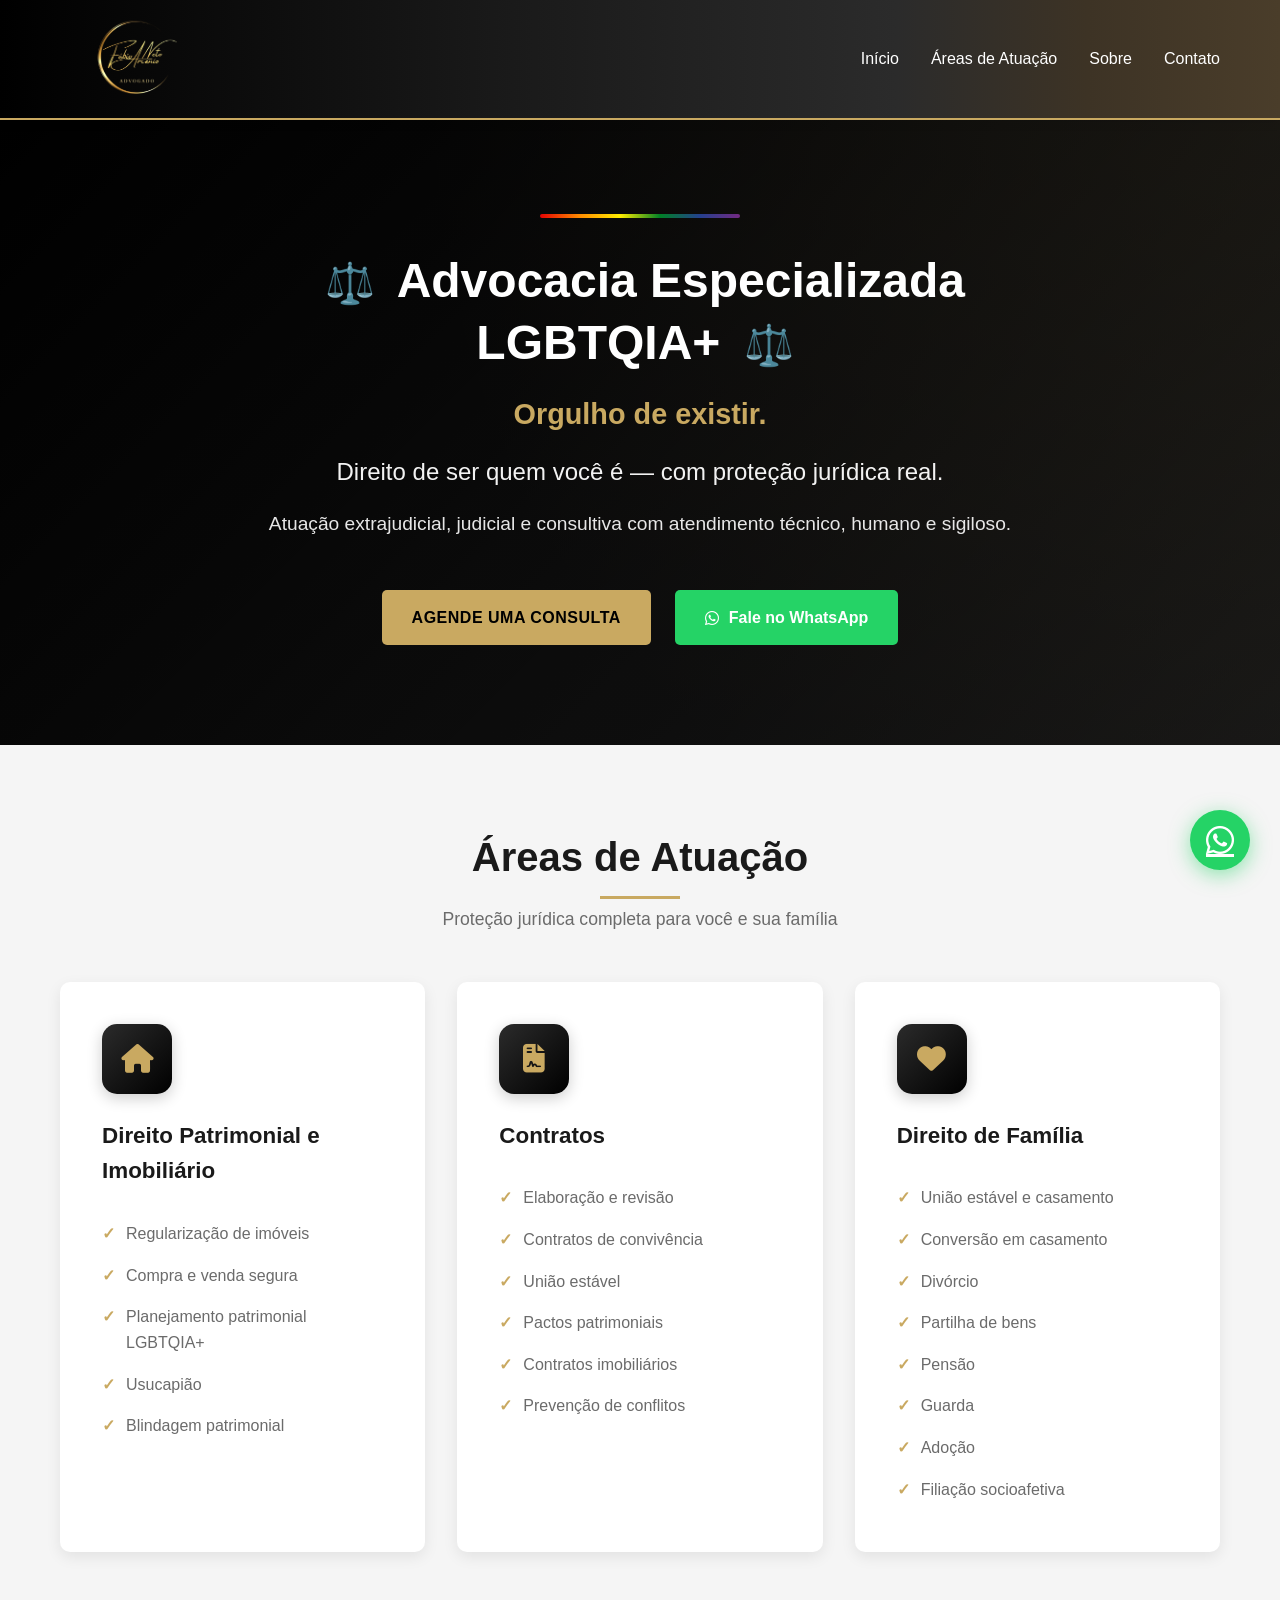
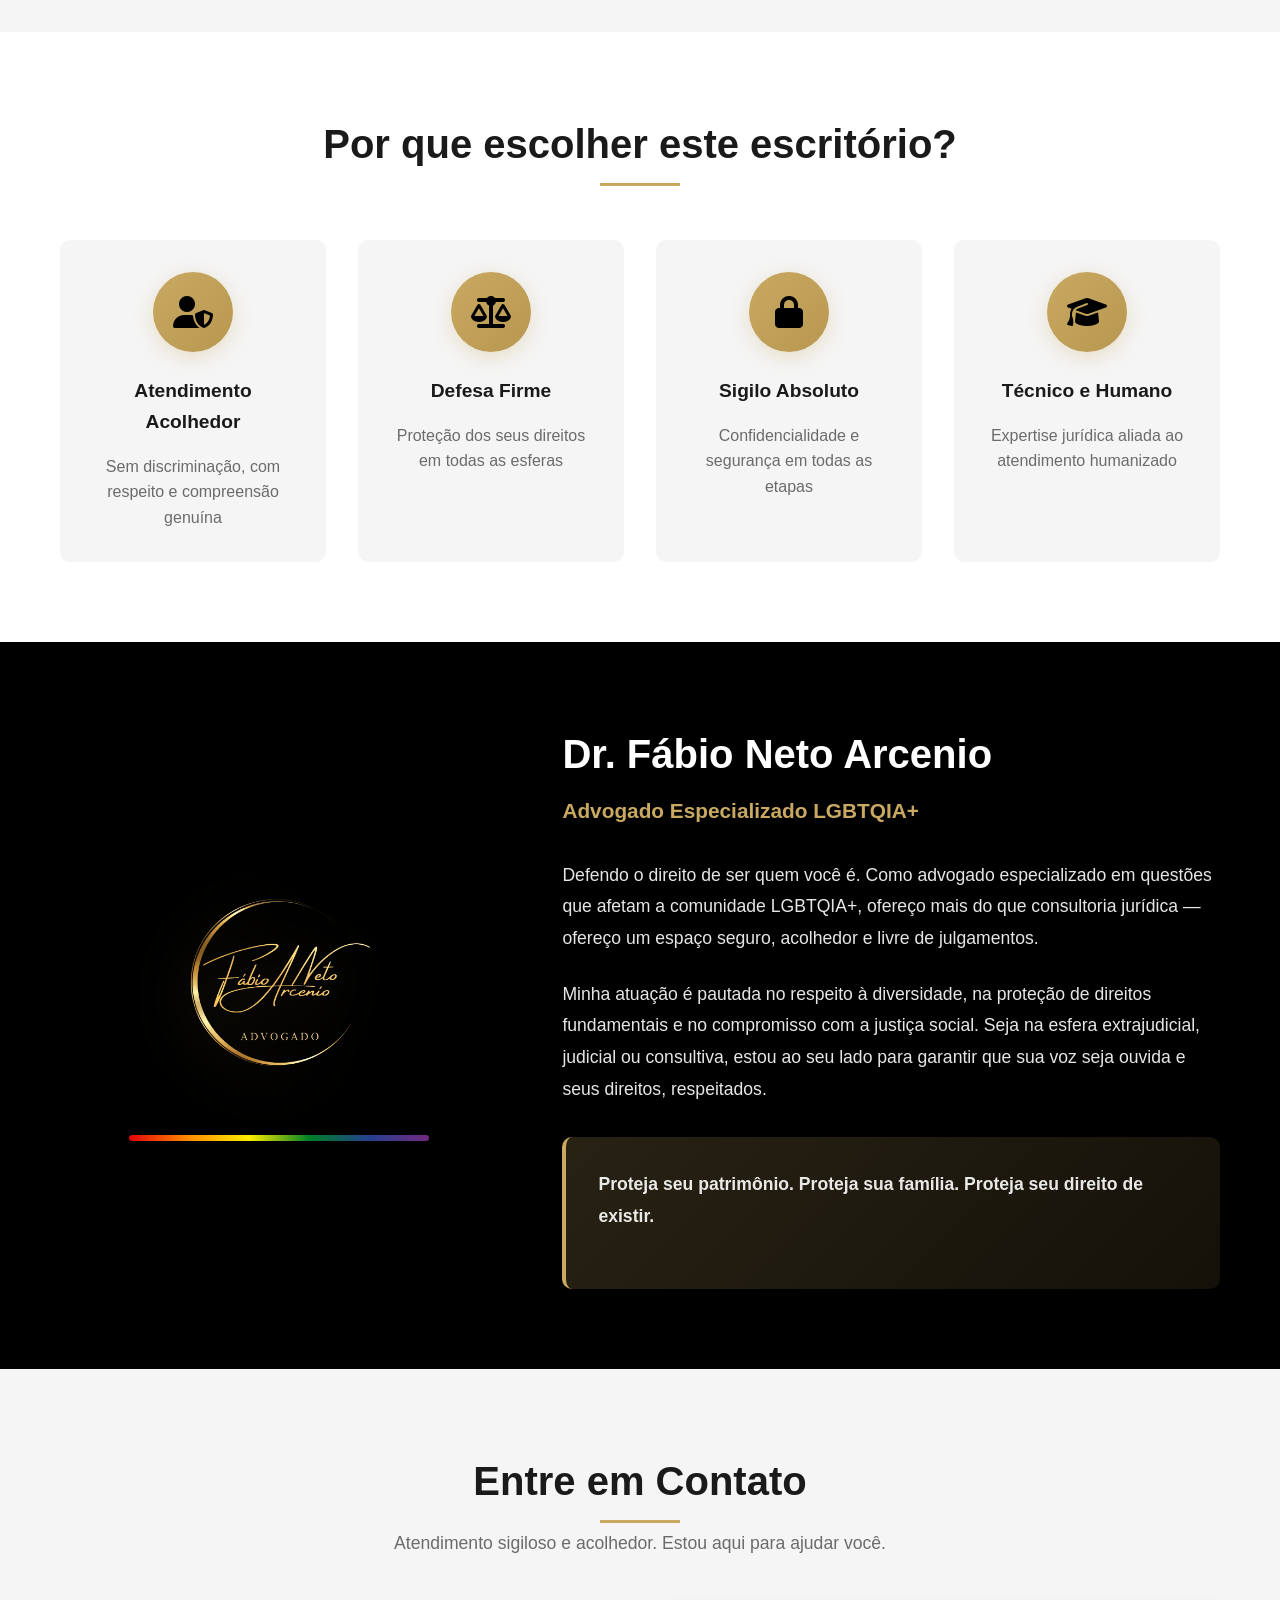
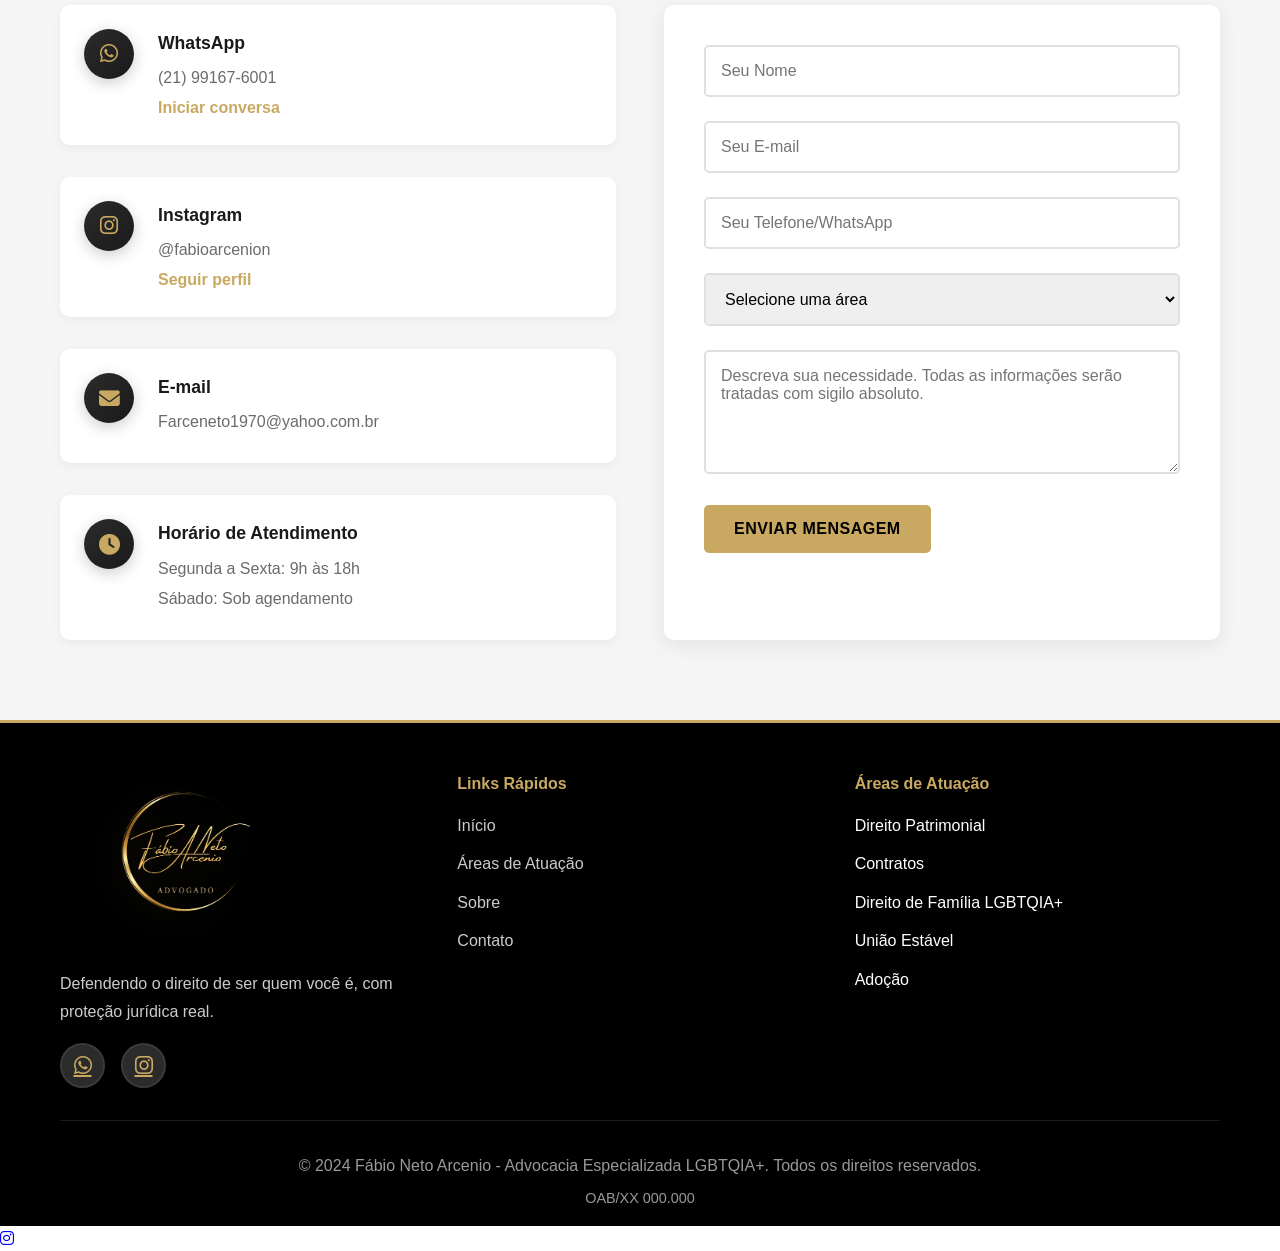
==== commit 39d944a2: "Versão Pré Beta" ====
--- a/Landing Page Advocacia/index.html
+++ b/Landing Page Advocacia/index.html
@@ -25,15 +25,6 @@
                     <li><a href="#sobre">Sobre</a></li>
                     <li><a href="#contato">Contato</a></li>
                 </ul>
-                <div class="social-links">
-                    <a href="https://wa.me/5511999999999" target="_blank" class="whatsapp-link" title="WhatsApp">
-                        <i class="fab fa-whatsapp"></i>
-                    </a>
-                    <a href="https://instagram.com/fabio.netoarcenio" target="_blank" class="instagram-link"
-                        title="Instagram">
-                        <i class="fab fa-instagram"></i>
-                    </a>
-                </div>
                 <div class="hamburger">
                     <span></span>
                     <span></span>
@@ -49,17 +40,13 @@
         <div class="container">
             <div class="hero-content">
                 <div class="rainbow-bar"></div>
-                <h1>
-                    <span class="pride-emoji">🌈⚖️</span>
-                    Advocacia Especializada LGBTQIA+
-                    <span class="pride-emoji">⚖️🌈</span>
-                </h1>
+                <h1><span class="pride-emoji">⚖️</span> Advocacia Especializada LGBTQIA+ <span class="pride-emoji">⚖️</span></h1>
                 <p class="hero-subtitle">Orgulho de existir.</p>
                 <p class="hero-tagline">Direito de ser quem você é — com proteção jurídica real.</p>
                 <p class="hero-description">Atuação extrajudicial, judicial e consultiva com atendimento técnico, humano e sigiloso.</p>
                 <div class="hero-buttons">
                     <a href="#contato" class="btn btn-primary">Agende uma Consulta</a>
-                    <a href="https://wa.me/5511999999999" target="_blank" class="btn btn-whatsapp">
+                    <a href="https://wa.me/5521991676001" target="_blank" class="btn btn-whatsapp">
                         <i class="fab fa-whatsapp"></i> Fale no WhatsApp
                     </a>
                 </div>
@@ -123,7 +110,7 @@
     <!-- Diferenciais -->
     <section class="diferenciais-section">
         <div class="container">
-            <h2 class="section-title">Por Que Escolher Este Escritório?</h2>
+            <h2 class="section-title">Por que escolher este escritório?</h2>
             <div class="diferenciais-grid">
                 <div class="diferencial-card">
                     <div class="icon-circle">
@@ -190,23 +177,23 @@
                         <i class="fab fa-whatsapp"></i>
                         <div>
                             <h4>WhatsApp</h4>
-                            <p>(11) 99999-9999</p>
-                            <a href="https://wa.me/5511999999999" target="_blank" class="link-gold">Iniciar conversa</a>
+                            <p>(21) 99167-6001</p>
+                            <a href="https://wa.me/5521991676001" target="_blank" class="link-gold">Iniciar conversa</a>
                         </div>
                     </div>
                     <div class="info-item">
                         <i class="fab fa-instagram"></i>
                         <div>
                             <h4>Instagram</h4>
-                            <p>@fabio.netoarcenio</p>
-                            <a href="https://instagram.com/fabio.netoarcenio" target="_blank" class="link-gold">Seguir perfil</a>
+                            <p>@fabioarcenion</p>
+                            <a href="https://www.instagram.com/fabioarcenion?igsh=N3hwaGlwd3M0ZGU=" target="_blank" class="link-gold">Seguir perfil</a>
                         </div>
                     </div>
                     <div class="info-item">
                         <i class="fas fa-envelope"></i>
                         <div>
                             <h4>E-mail</h4>
-                            <p>contato@fabioarcenio.adv.br</p>
+                            <p>Farceneto1970@yahoo.com.br</p>
                         </div>
                     </div>
                     <div class="info-item">
@@ -258,10 +245,10 @@
                     <img src="images/logo-white.png" alt="Fábio Neto Arcenio" class="footer-logo">
                     <p>Defendendo o direito de ser quem você é, com proteção jurídica real.</p>
                     <div class="footer-social">
-                        <a href="https://wa.me/5511999999999" target="_blank" title="WhatsApp">
+                        <a href="https://wa.me/5521991676001" target="_blank" title="WhatsApp">
                             <i class="fab fa-whatsapp"></i>
                         </a>
-                        <a href="https://instagram.com/fabio.netoarcenio" target="_blank" title="Instagram">
+                        <a href="https://www.instagram.com/fabioarcenion?igsh=N3hwaGlwd3M0ZGU=" target="_blank" title="Instagram">
                             <i class="fab fa-instagram"></i>
                         </a>
                     </div>
@@ -293,10 +280,15 @@
         </div>
     </footer>
 
-    <!-- Botão Flutuante WhatsApp -->
-    <a href="https://wa.me/5511999999999" class="whatsapp-float" target="_blank" title="Fale conosco no WhatsApp">
-        <i class="fab fa-whatsapp"></i>
-    </a>
+    <!-- Botões Flutuantes -->
+    <div class="floating-buttons">
+        <a href="https://www.instagram.com/fabioarcenion?igsh=N3hwaGlwd3M0ZGU=" class="instagram-float" target="_blank" title="Siga no Instagram">
+            <i class="fab fa-instagram"></i>
+        </a>
+        <a href="https://wa.me/5521991676001" class="whatsapp-float" target="_blank" title="Fale conosco no WhatsApp">
+            <i class="fab fa-whatsapp"></i>
+        </a>
+    </div>
 
     <script src="script.js"></script>
 </body>
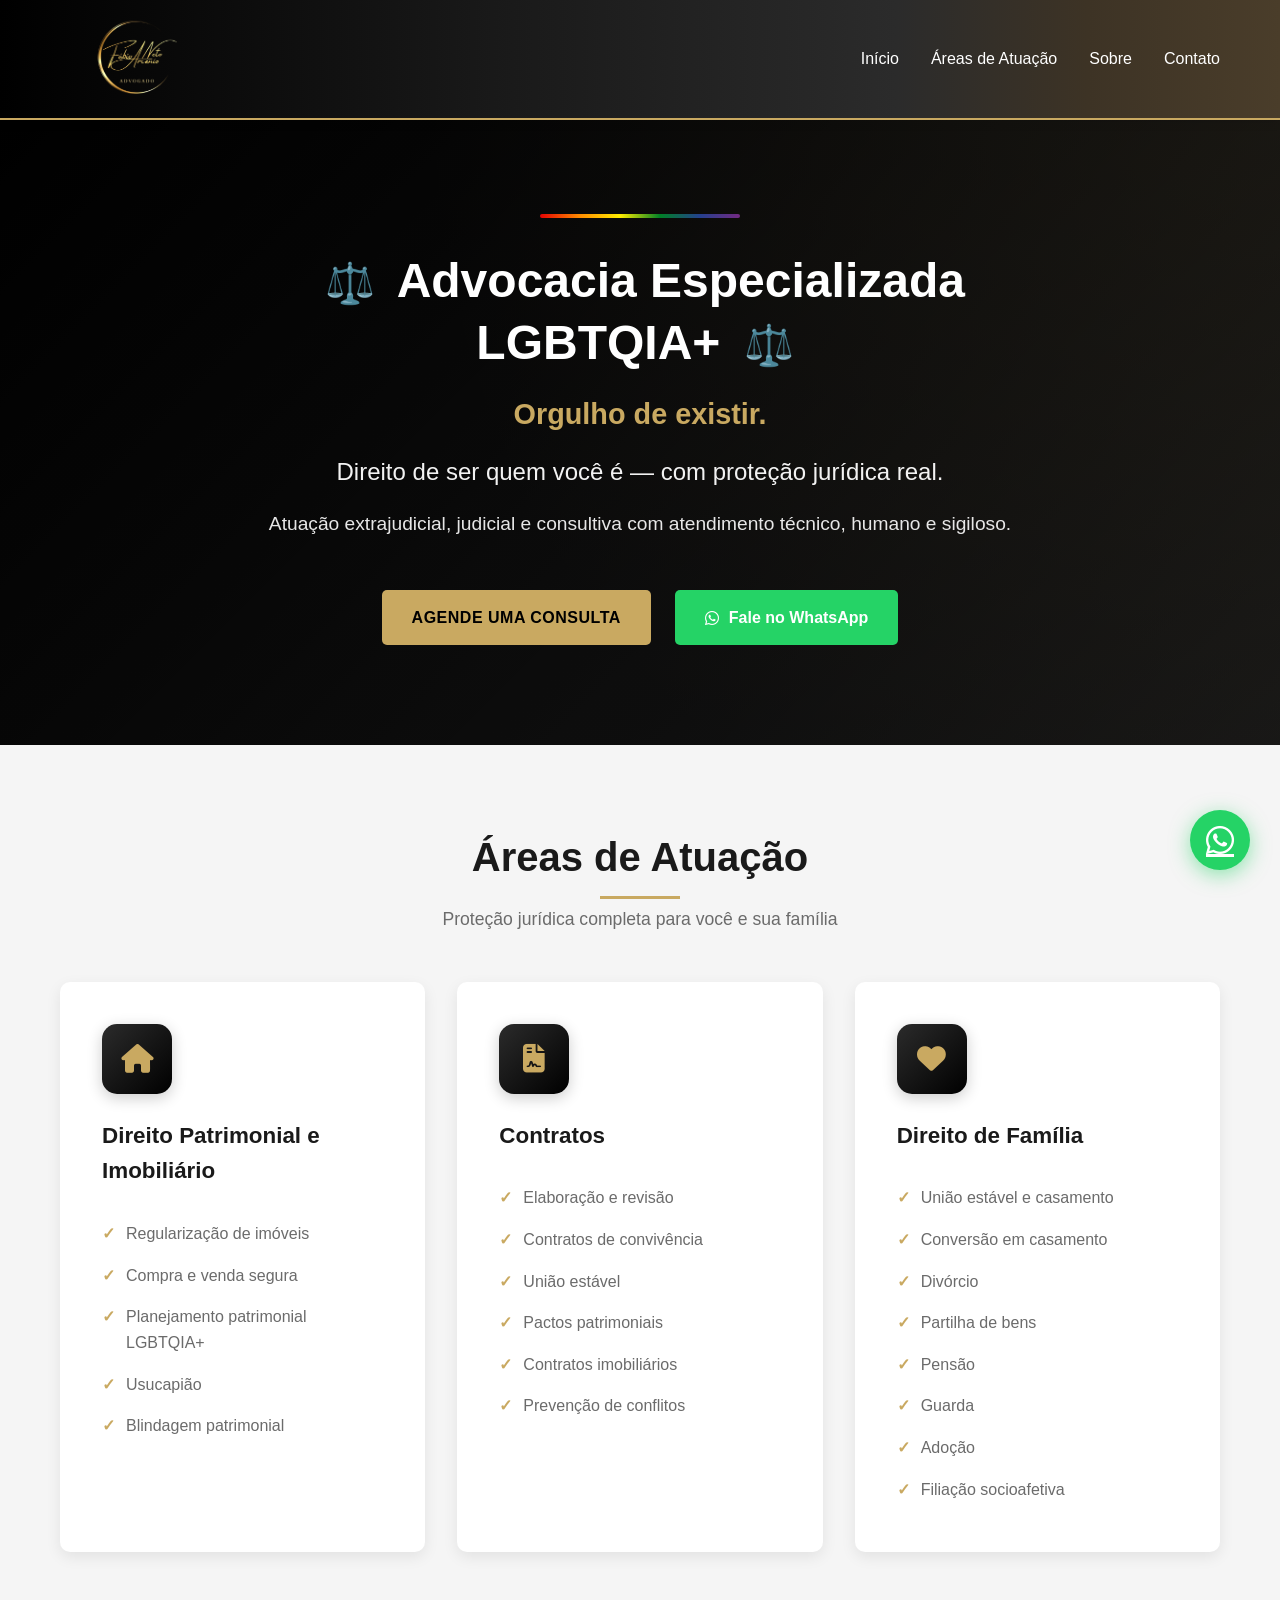
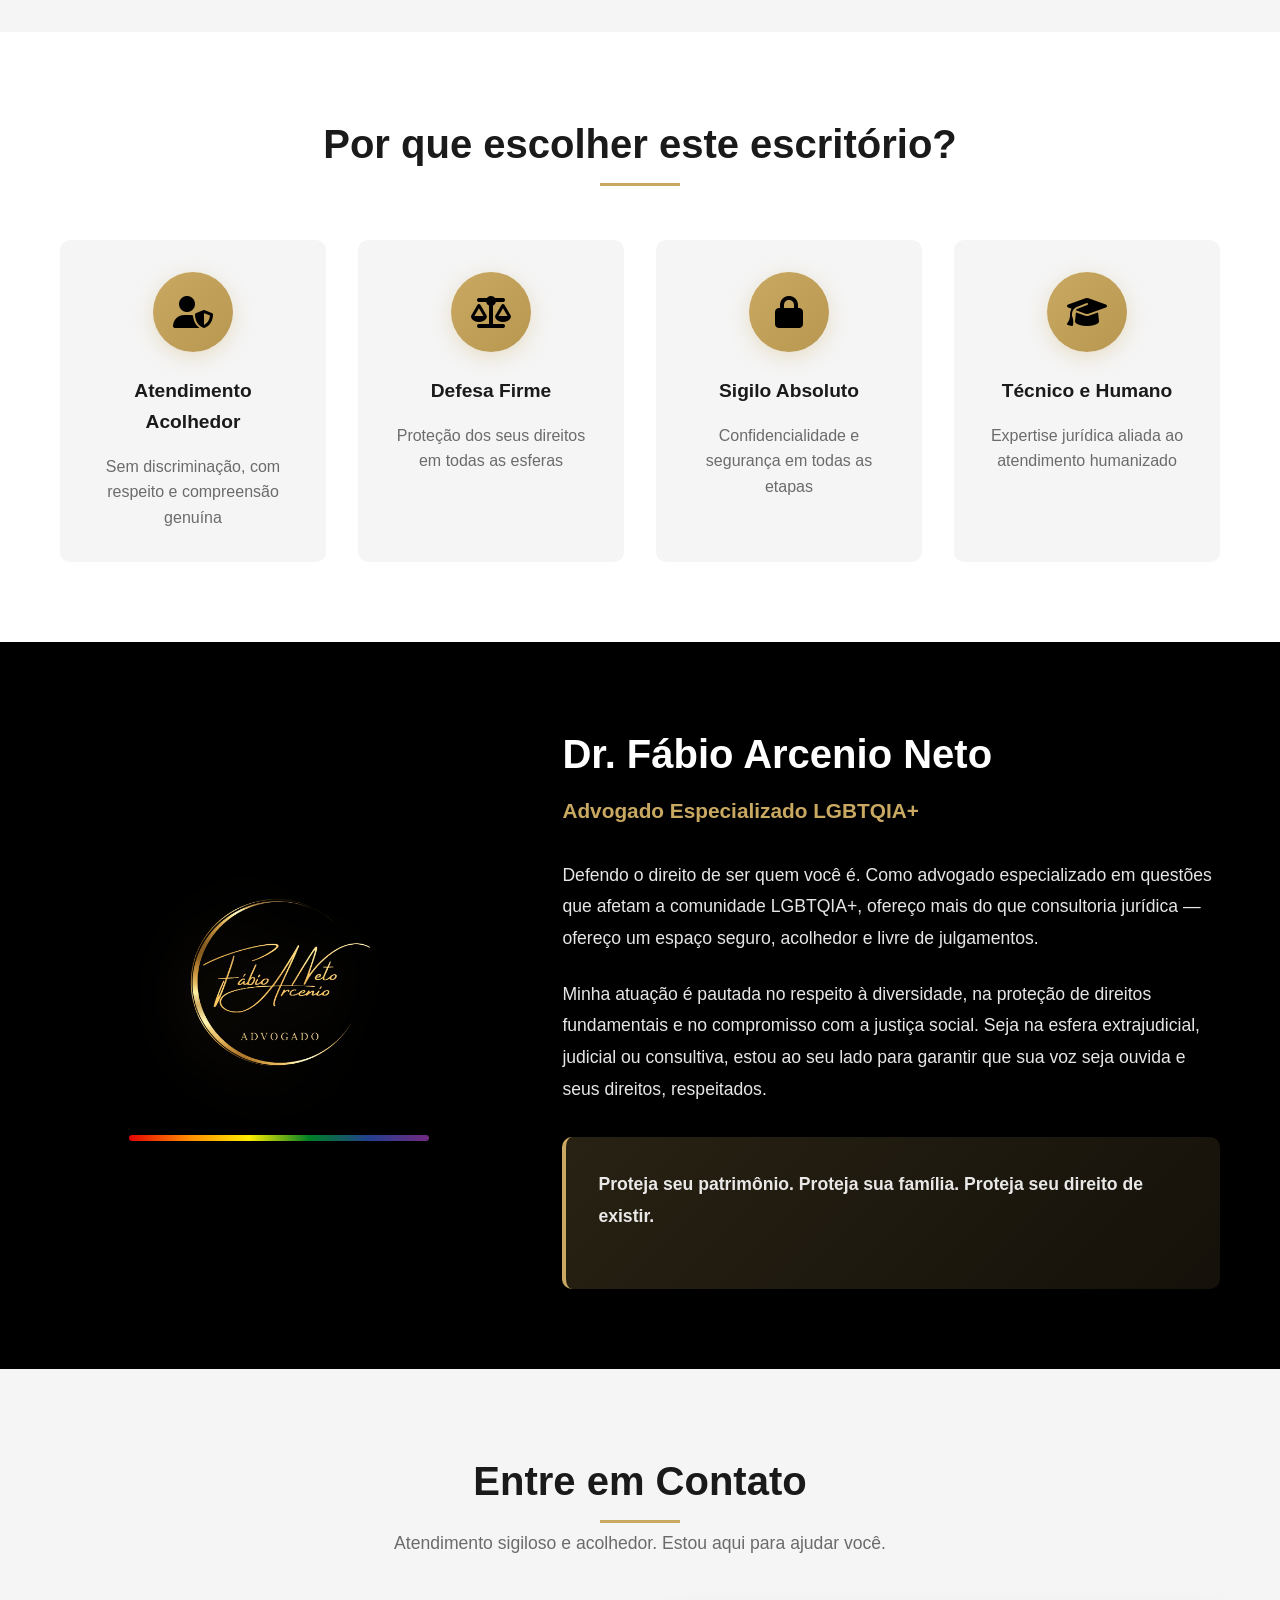
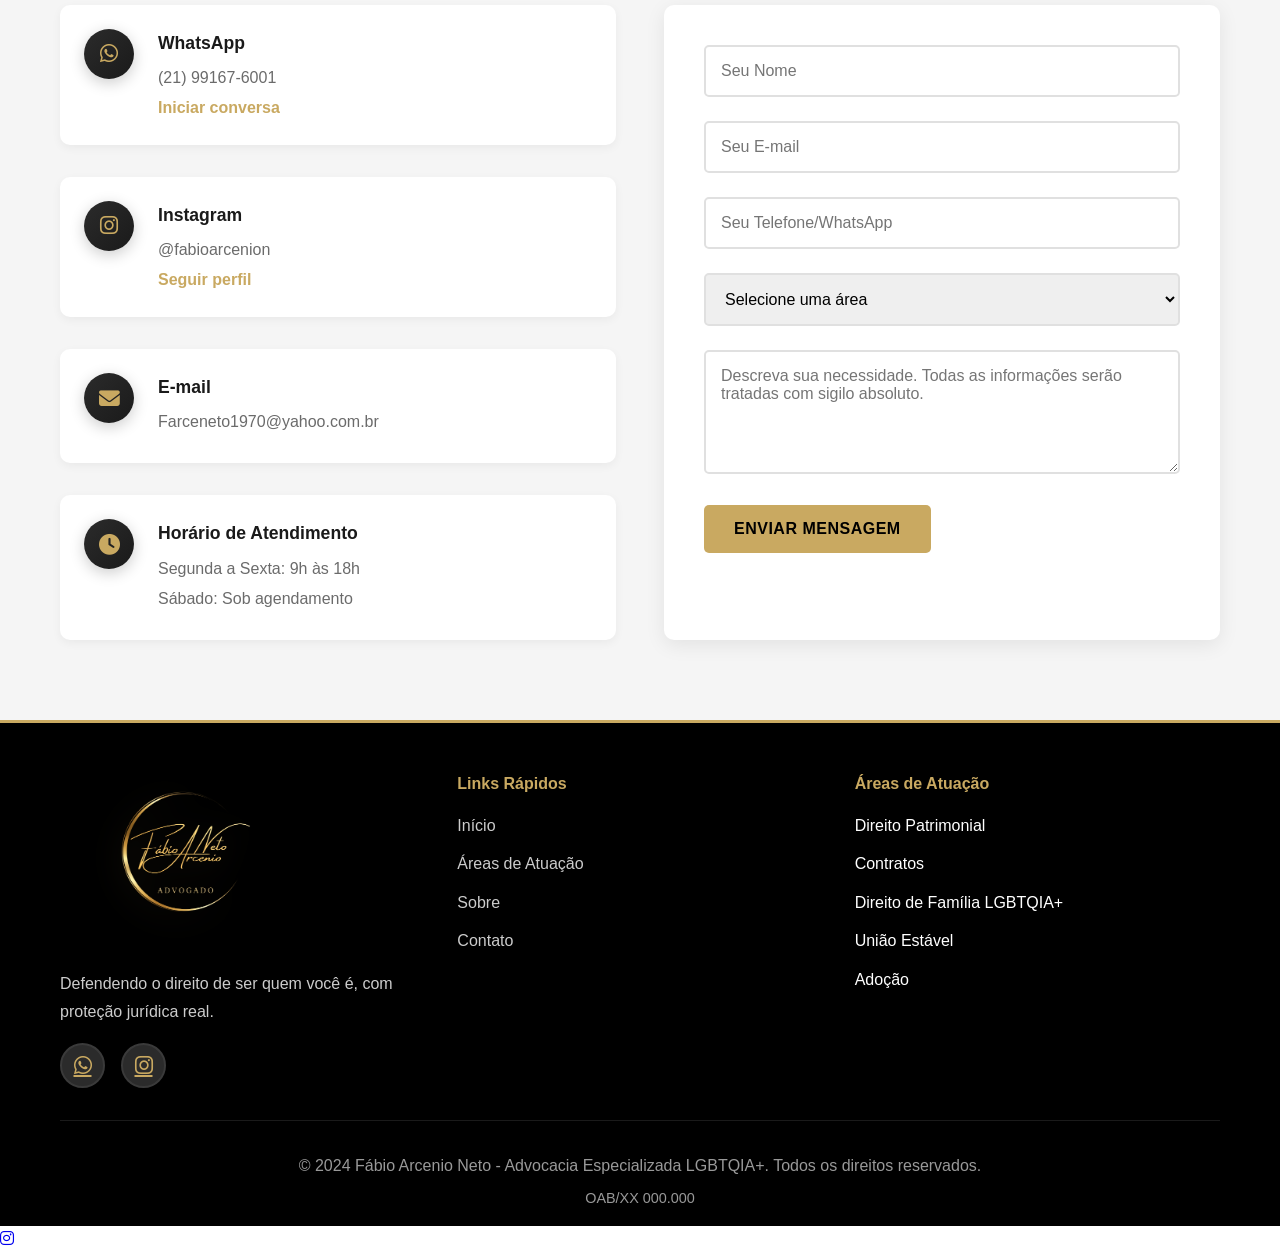
==== commit f7be8f6c: "Nome corrigido" ====
--- a/Landing Page Advocacia/index.html
+++ b/Landing Page Advocacia/index.html
@@ -5,8 +5,8 @@
     <meta charset="UTF-8">
     <meta name="viewport" content="width=device-width, initial-scale=1.0">
     <meta name="description"
-        content="Advocacia Especializada LGBTQIA+ - Dr. Fábio Neto Arcenio - Direito de ser quem você é com proteção jurídica real">
-    <title>Fábio Neto Arcenio - Advocacia LGBTQIA+</title>
+        content="Advocacia Especializada LGBTQIA+ - Dr. Fábio Arcenio Neto - Direito de ser quem você é com proteção jurídica real">
+    <title>Fábio Arcenio Neto - Advocacia LGBTQIA+</title>
     <link rel="stylesheet" href="style.css">
     <link rel="stylesheet" href="https://cdnjs.cloudflare.com/ajax/libs/font-awesome/6.4.0/css/all.min.css">
 </head>
@@ -17,7 +17,7 @@
         <nav class="navbar">
             <div class="container">
                 <div class="logo">
-                    <img src="images/logo-white.png" alt="Fábio Neto Arcenio Advogado" class="logo-img">
+                    <img src="images/logo-white.png" alt="Fábio Arcenio Neto Advogado" class="logo-img">
                 </div>
                 <ul class="nav-menu">
                     <li><a href="#inicio">Início</a></li>
@@ -149,11 +149,11 @@
         <div class="container">
             <div class="sobre-content">
                 <div class="sobre-image">
-                    <img src="images/logo-white.png" alt="Fábio Neto Arcenio" class="sobre-logo">
+                    <img src="images/logo-white.png" alt="Fábio Arcenio Neto" class="sobre-logo">
                     <div class="pride-flag"></div>
                 </div>
                 <div class="sobre-text">
-                    <h2>Dr. Fábio Neto Arcenio</h2>
+                    <h2>Dr. Fábio Arcenio Neto</h2>
                     <h3 class="subtitle-gold">Advogado Especializado LGBTQIA+</h3>
                     <p>Defendo o direito de ser quem você é. Como advogado especializado em questões que afetam a comunidade LGBTQIA+, ofereço mais do que consultoria jurídica — ofereço um espaço seguro, acolhedor e livre de julgamentos.</p>
                     <p>Minha atuação é pautada no respeito à diversidade, na proteção de direitos fundamentais e no compromisso com a justiça social. Seja na esfera extrajudicial, judicial ou consultiva, estou ao seu lado para garantir que sua voz seja ouvida e seus direitos, respeitados.</p>
@@ -242,7 +242,7 @@
         <div class="container">
             <div class="footer-content">
                 <div class="footer-section footer-logo-section">
-                    <img src="images/logo-white.png" alt="Fábio Neto Arcenio" class="footer-logo">
+                    <img src="images/logo-white.png" alt="Fábio Arcenio Neto" class="footer-logo">
                     <p>Defendendo o direito de ser quem você é, com proteção jurídica real.</p>
                     <div class="footer-social">
                         <a href="https://wa.me/5521991676001" target="_blank" title="WhatsApp">
@@ -274,7 +274,7 @@
                 </div>
             </div>
             <div class="footer-bottom">
-                <p>&copy; 2024 Fábio Neto Arcenio - Advocacia Especializada LGBTQIA+. Todos os direitos reservados.</p>
+                <p>&copy; 2024 Fábio Arcenio Neto - Advocacia Especializada LGBTQIA+. Todos os direitos reservados.</p>
                 <p class="oab-info">OAB/XX 000.000</p>
             </div>
         </div>
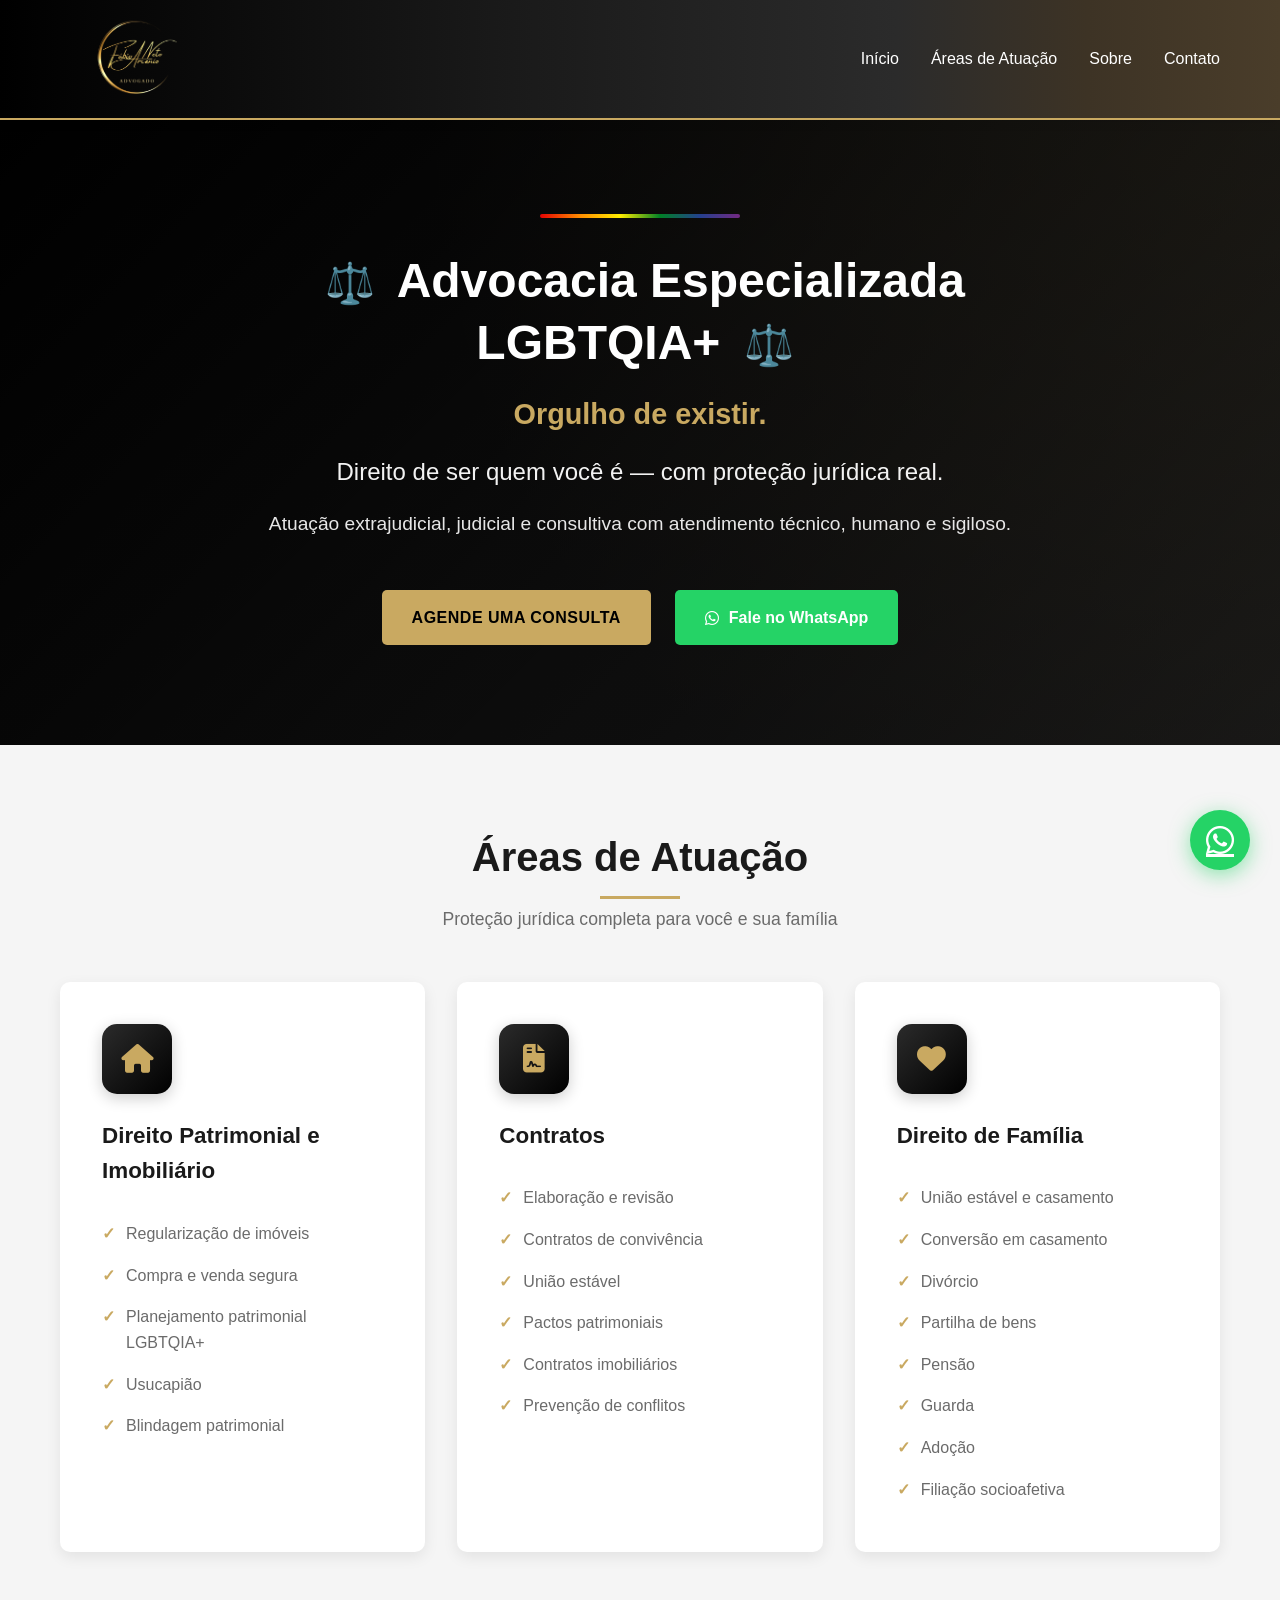
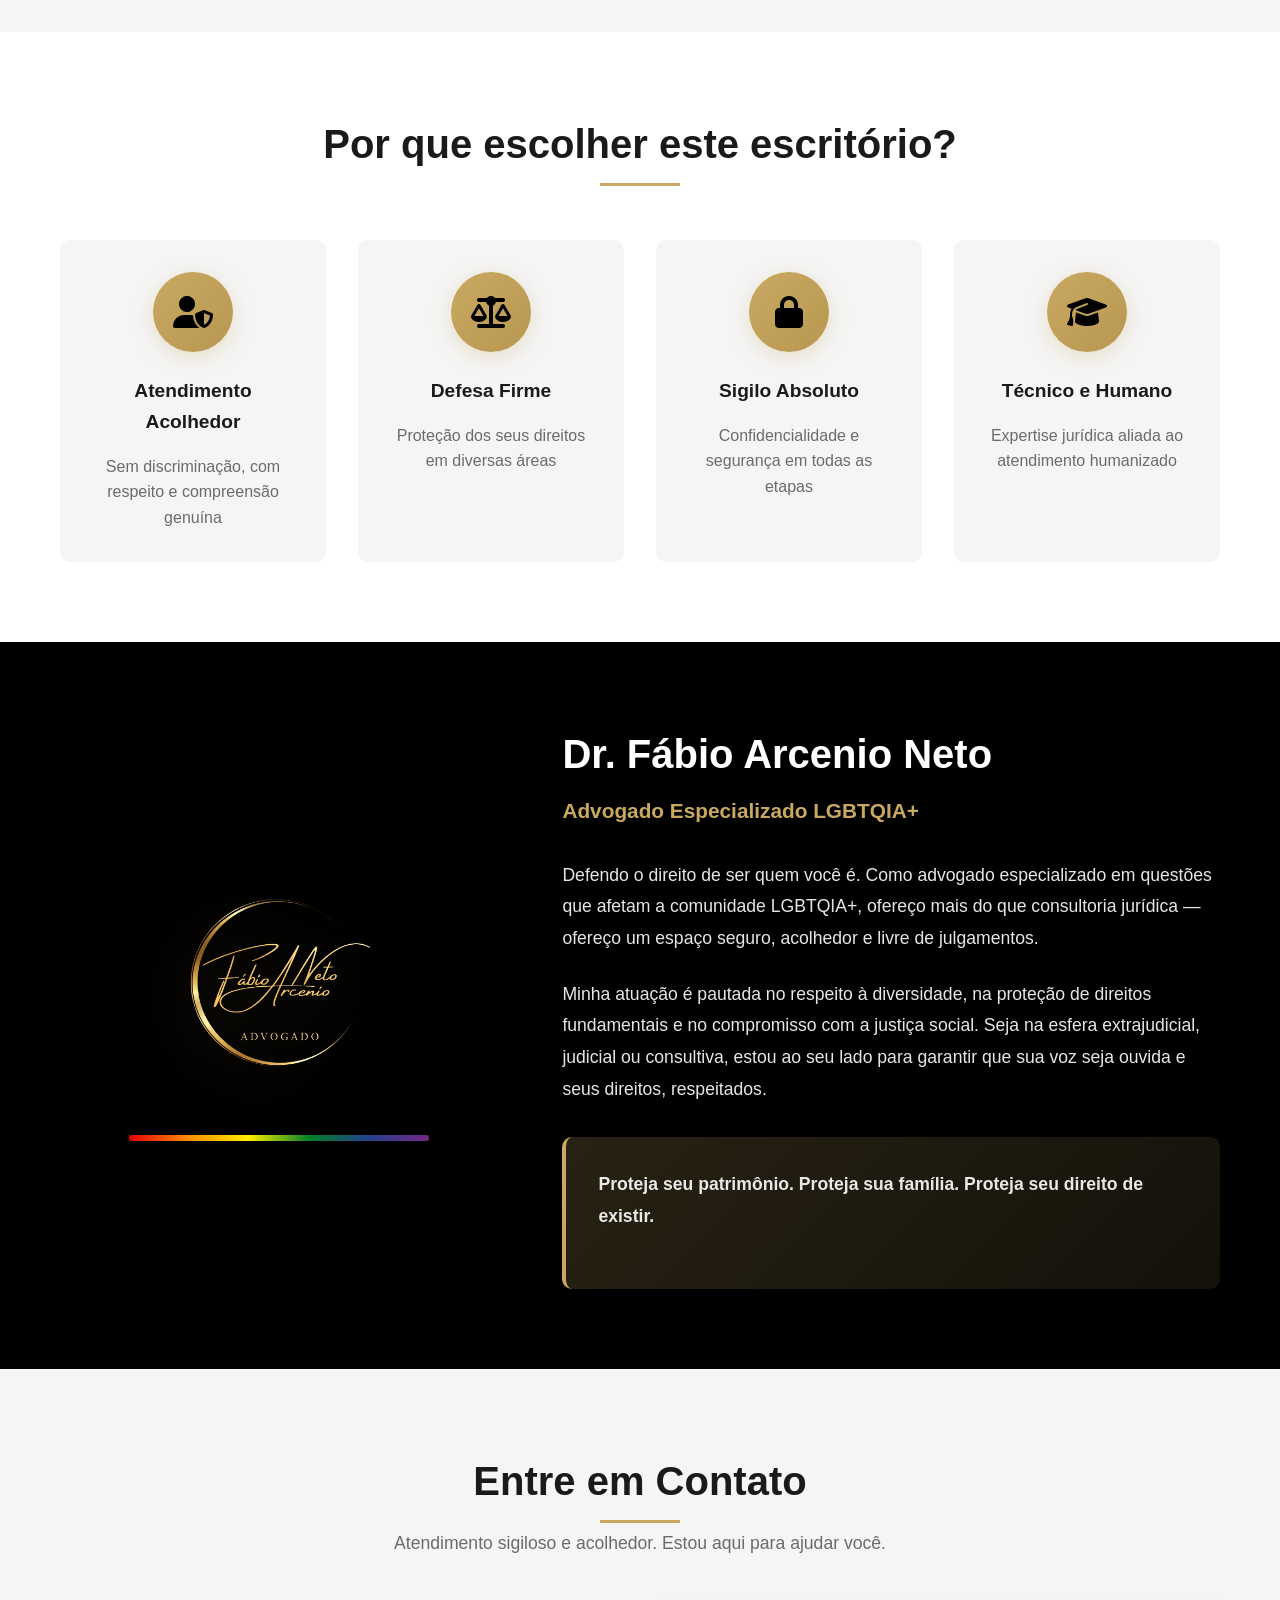
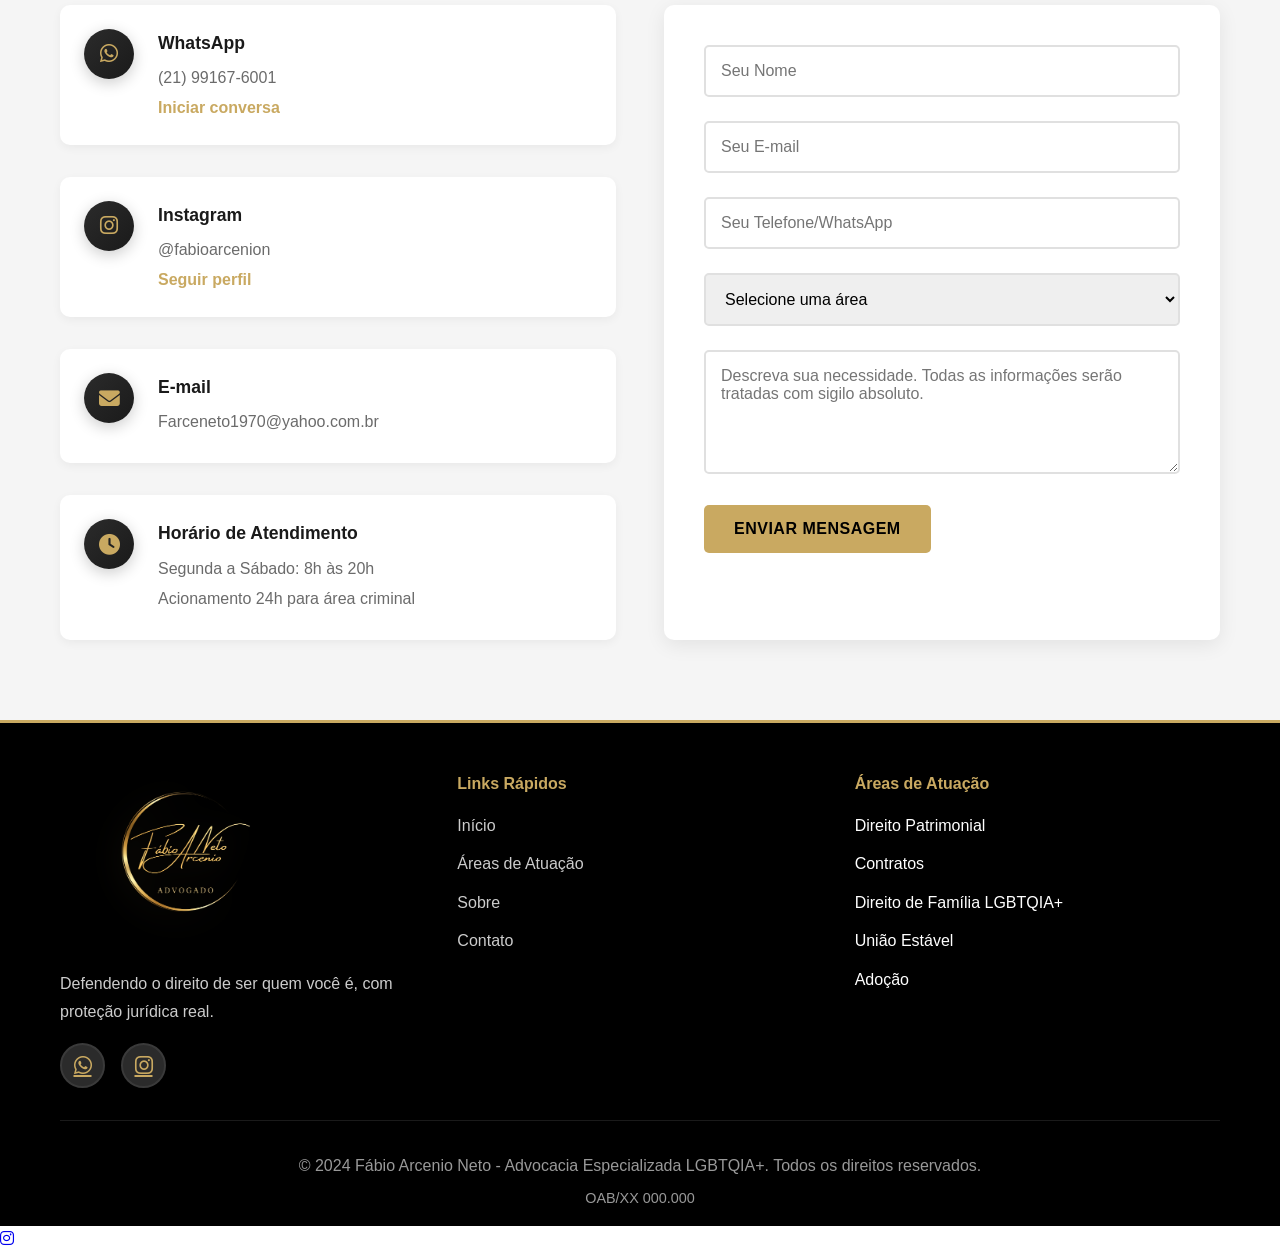
==== commit fda01e65: "Versão Pré Beta Corrigida 2" ====
--- a/Landing Page Advocacia/index.html
+++ b/Landing Page Advocacia/index.html
@@ -40,10 +40,12 @@
         <div class="container">
             <div class="hero-content">
                 <div class="rainbow-bar"></div>
-                <h1><span class="pride-emoji">⚖️</span> Advocacia Especializada LGBTQIA+ <span class="pride-emoji">⚖️</span></h1>
+                <h1><span class="pride-emoji">⚖️</span> Advocacia Especializada LGBTQIA+ <span
+                        class="pride-emoji">⚖️</span></h1>
                 <p class="hero-subtitle">Orgulho de existir.</p>
                 <p class="hero-tagline">Direito de ser quem você é — com proteção jurídica real.</p>
-                <p class="hero-description">Atuação extrajudicial, judicial e consultiva com atendimento técnico, humano e sigiloso.</p>
+                <p class="hero-description">Atuação extrajudicial, judicial e consultiva com atendimento técnico, humano
+                    e sigiloso.</p>
                 <div class="hero-buttons">
                     <a href="#contato" class="btn btn-primary">Agende uma Consulta</a>
                     <a href="https://wa.me/5521991676001" target="_blank" class="btn btn-whatsapp">
@@ -124,7 +126,7 @@
                         <i class="fas fa-balance-scale"></i>
                     </div>
                     <h3>Defesa Firme</h3>
-                    <p>Proteção dos seus direitos em todas as esferas</p>
+                    <p>Proteção dos seus direitos em diversas áreas</p>
                 </div>
                 <div class="diferencial-card">
                     <div class="icon-circle">
@@ -155,10 +157,15 @@
                 <div class="sobre-text">
                     <h2>Dr. Fábio Arcenio Neto</h2>
                     <h3 class="subtitle-gold">Advogado Especializado LGBTQIA+</h3>
-                    <p>Defendo o direito de ser quem você é. Como advogado especializado em questões que afetam a comunidade LGBTQIA+, ofereço mais do que consultoria jurídica — ofereço um espaço seguro, acolhedor e livre de julgamentos.</p>
-                    <p>Minha atuação é pautada no respeito à diversidade, na proteção de direitos fundamentais e no compromisso com a justiça social. Seja na esfera extrajudicial, judicial ou consultiva, estou ao seu lado para garantir que sua voz seja ouvida e seus direitos, respeitados.</p>
+                    <p>Defendo o direito de ser quem você é. Como advogado especializado em questões que afetam a
+                        comunidade LGBTQIA+, ofereço mais do que consultoria jurídica — ofereço um espaço seguro,
+                        acolhedor e livre de julgamentos.</p>
+                    <p>Minha atuação é pautada no respeito à diversidade, na proteção de direitos fundamentais e no
+                        compromisso com a justiça social. Seja na esfera extrajudicial, judicial ou consultiva, estou ao
+                        seu lado para garantir que sua voz seja ouvida e seus direitos, respeitados.</p>
                     <div class="cta-box">
-                        <p class="cta-text"><strong>Proteja seu patrimônio. Proteja sua família. Proteja seu direito de existir.</strong></p>
+                        <p class="cta-text"><strong>Proteja seu patrimônio. Proteja sua família. Proteja seu direito de
+                                existir.</strong></p>
                     </div>
                 </div>
             </div>
@@ -186,7 +193,8 @@
                         <div>
                             <h4>Instagram</h4>
                             <p>@fabioarcenion</p>
-                            <a href="https://www.instagram.com/fabioarcenion?igsh=N3hwaGlwd3M0ZGU=" target="_blank" class="link-gold">Seguir perfil</a>
+                            <a href="https://www.instagram.com/fabioarcenion?igsh=N3hwaGlwd3M0ZGU=" target="_blank"
+                                class="link-gold">Seguir perfil</a>
                         </div>
                     </div>
                     <div class="info-item">
@@ -200,8 +208,8 @@
                         <i class="fas fa-clock"></i>
                         <div>
                             <h4>Horário de Atendimento</h4>
-                            <p>Segunda a Sexta: 9h às 18h</p>
-                            <p>Sábado: Sob agendamento</p>
+                            <p>Segunda a Sábado: 8h às 20h</p>
+                            <p>Acionamento 24h para área criminal</p>
                         </div>
                     </div>
                 </div>
@@ -215,7 +223,8 @@
                             <input type="email" id="email" name="email" placeholder="Seu E-mail" required>
                         </div>
                         <div class="form-group">
-                            <input type="tel" id="telefone" name="telefone" placeholder="Seu Telefone/WhatsApp" required>
+                            <input type="tel" id="telefone" name="telefone" placeholder="Seu Telefone/WhatsApp"
+                                required>
                         </div>
                         <div class="form-group">
                             <select id="assunto" name="assunto" required>
@@ -227,7 +236,8 @@
                             </select>
                         </div>
                         <div class="form-group">
-                            <textarea id="mensagem" name="mensagem" rows="5" placeholder="Descreva sua necessidade. Todas as informações serão tratadas com sigilo absoluto."
+                            <textarea id="mensagem" name="mensagem" rows="5"
+                                placeholder="Descreva sua necessidade. Todas as informações serão tratadas com sigilo absoluto."
                                 required></textarea>
                         </div>
                         <button type="submit" class="btn btn-primary">Enviar Mensagem</button>
@@ -248,7 +258,8 @@
                         <a href="https://wa.me/5521991676001" target="_blank" title="WhatsApp">
                             <i class="fab fa-whatsapp"></i>
                         </a>
-                        <a href="https://www.instagram.com/fabioarcenion?igsh=N3hwaGlwd3M0ZGU=" target="_blank" title="Instagram">
+                        <a href="https://www.instagram.com/fabioarcenion?igsh=N3hwaGlwd3M0ZGU=" target="_blank"
+                            title="Instagram">
                             <i class="fab fa-instagram"></i>
                         </a>
                     </div>
@@ -282,7 +293,8 @@
 
     <!-- Botões Flutuantes -->
     <div class="floating-buttons">
-        <a href="https://www.instagram.com/fabioarcenion?igsh=N3hwaGlwd3M0ZGU=" class="instagram-float" target="_blank" title="Siga no Instagram">
+        <a href="https://www.instagram.com/fabioarcenion?igsh=N3hwaGlwd3M0ZGU=" class="instagram-float" target="_blank"
+            title="Siga no Instagram">
             <i class="fab fa-instagram"></i>
         </a>
         <a href="https://wa.me/5521991676001" class="whatsapp-float" target="_blank" title="Fale conosco no WhatsApp">
@@ -293,4 +305,4 @@
     <script src="script.js"></script>
 </body>
 
-</html>
+</html>
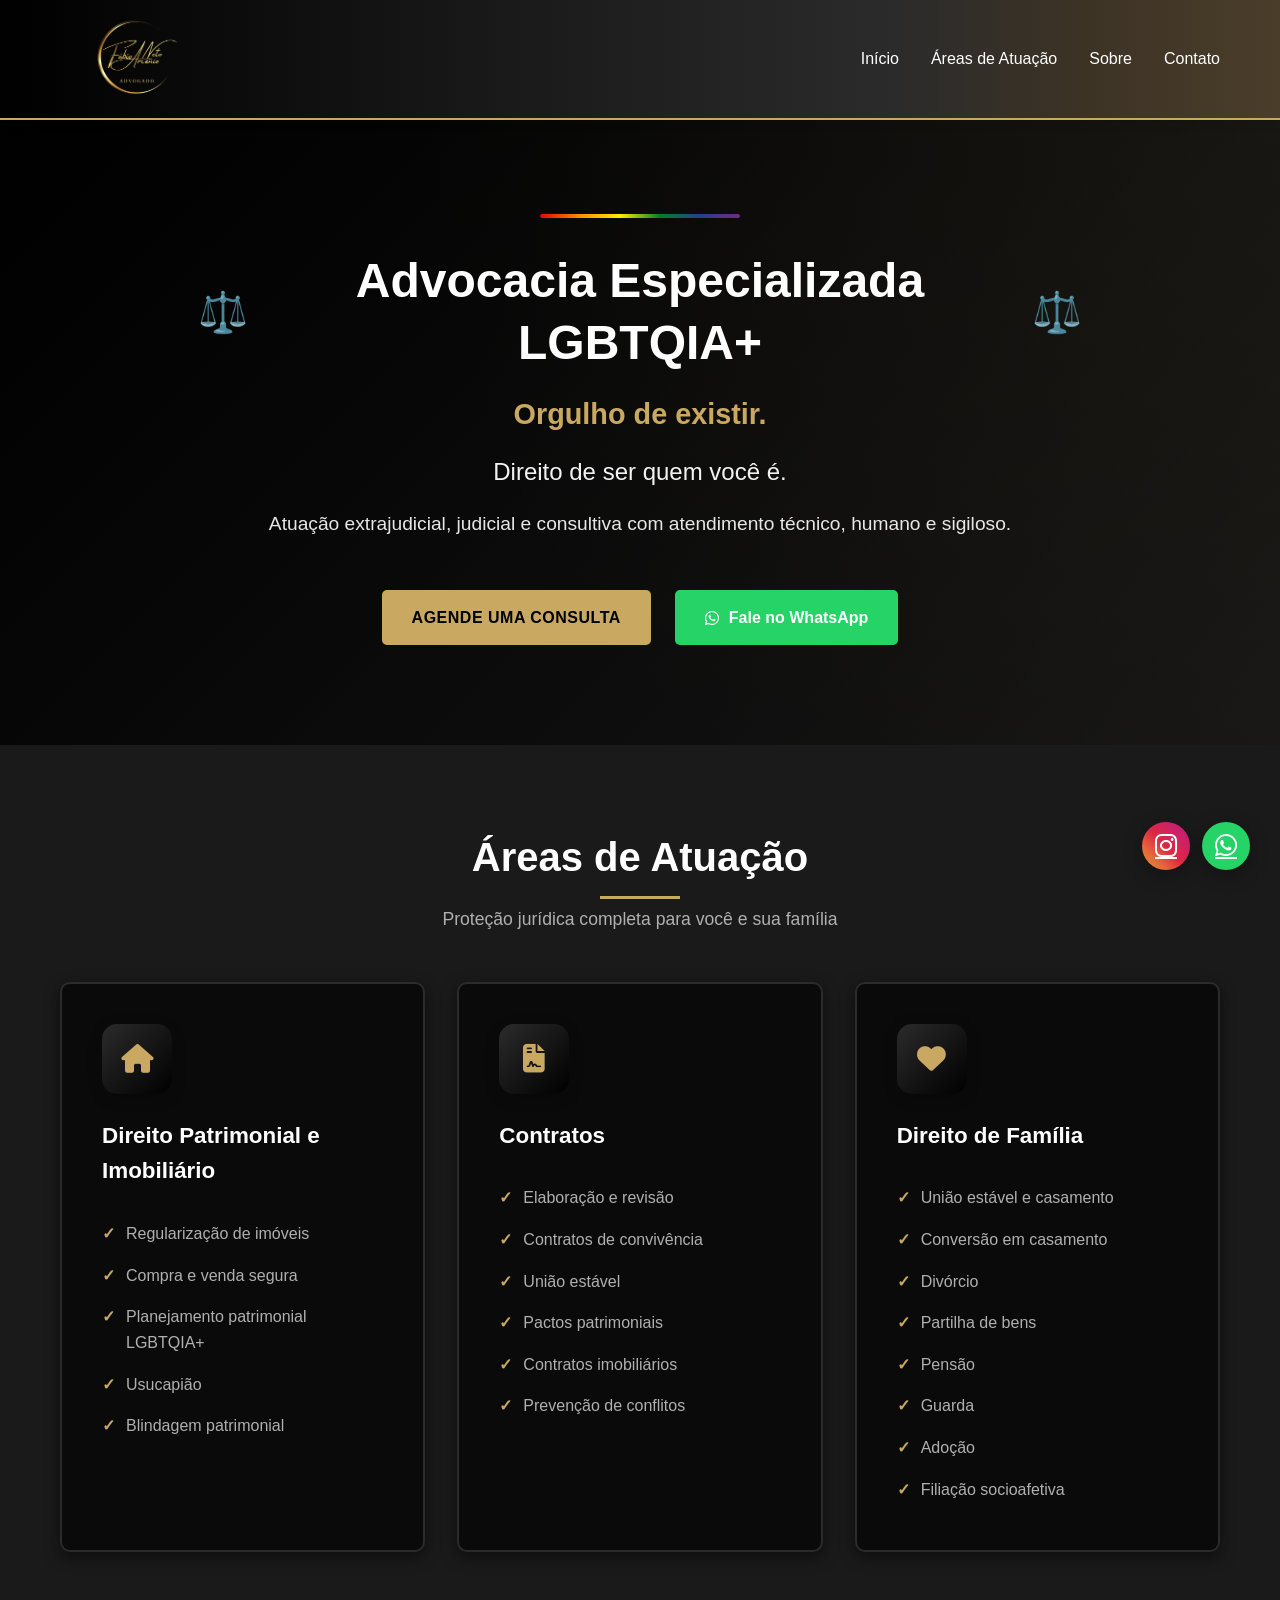
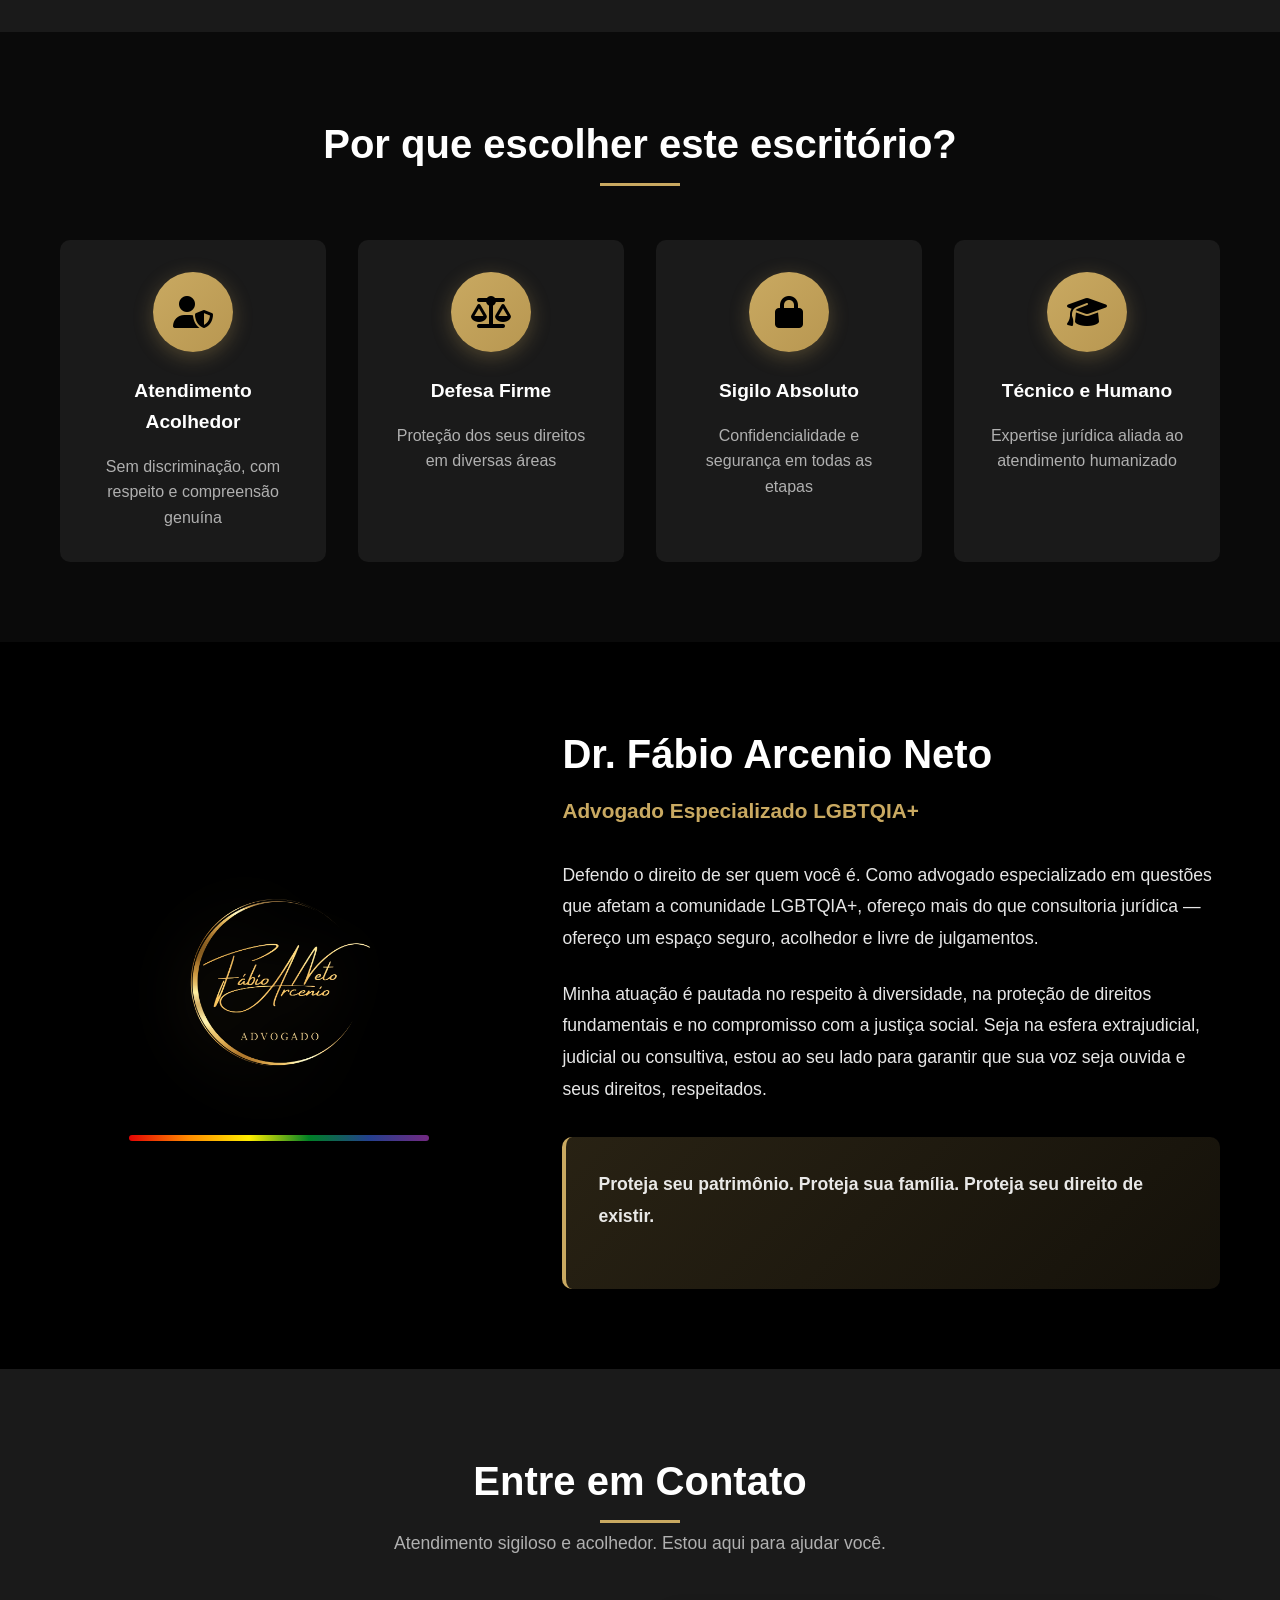
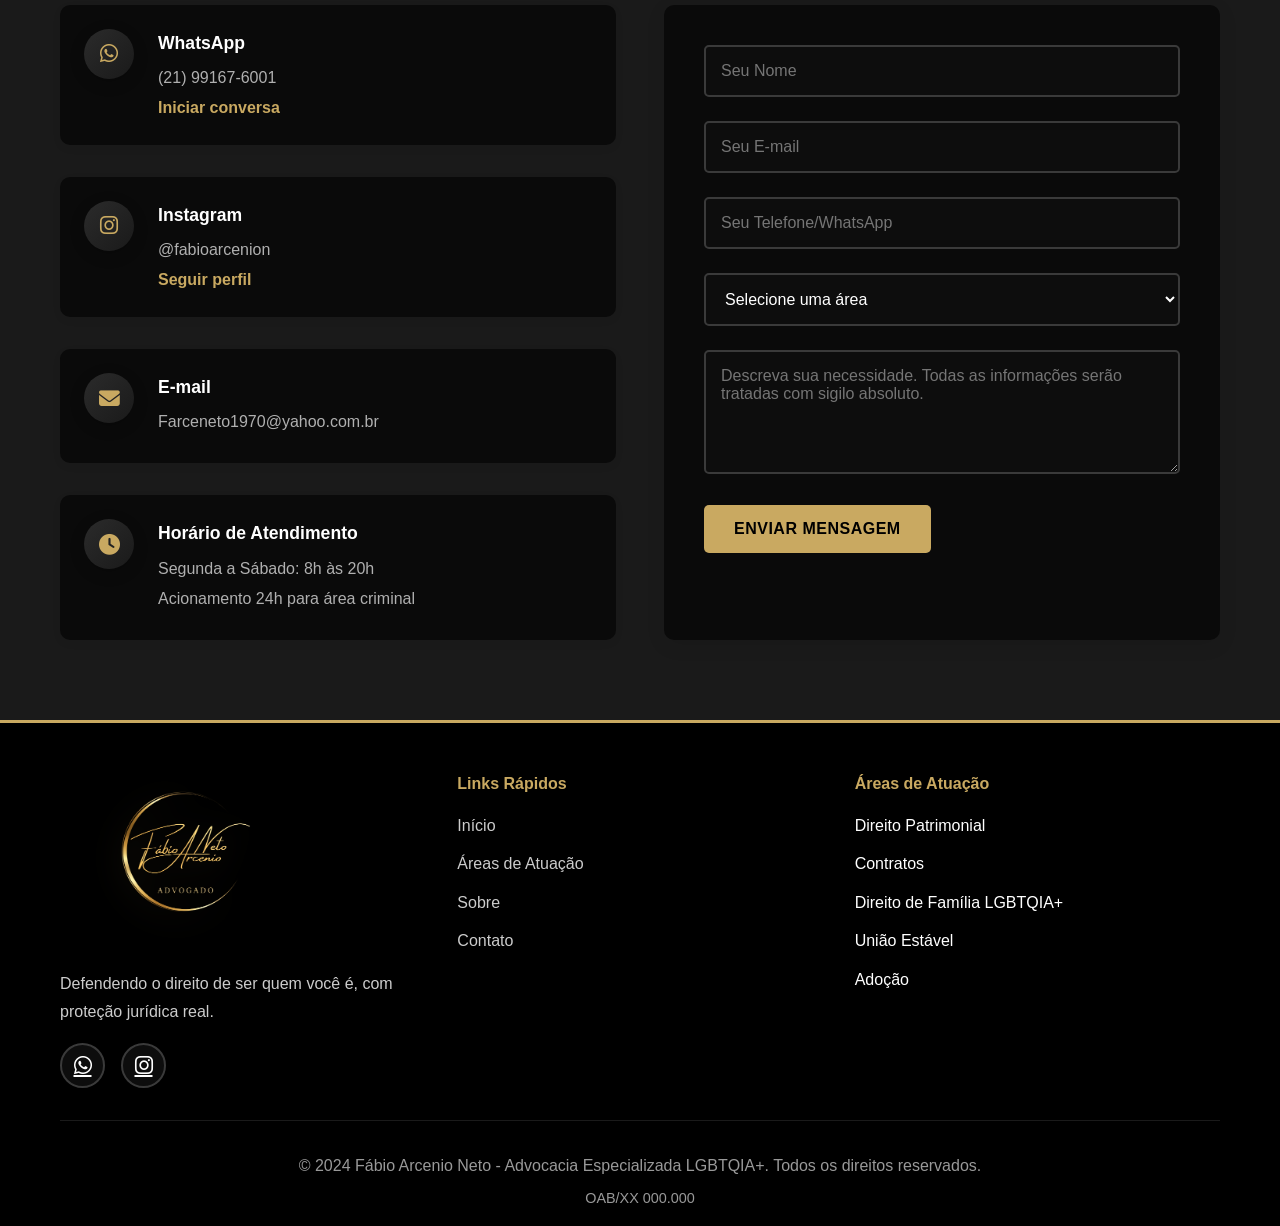
==== commit bd195e78: "Direito de ser quem voce é modificação" ====
--- a/Landing Page Advocacia/index.html
+++ b/Landing Page Advocacia/index.html
@@ -43,7 +43,7 @@
                 <h1><span class="pride-emoji">⚖️</span> Advocacia Especializada LGBTQIA+ <span
                         class="pride-emoji">⚖️</span></h1>
                 <p class="hero-subtitle">Orgulho de existir.</p>
-                <p class="hero-tagline">Direito de ser quem você é — com proteção jurídica real.</p>
+                <p class="hero-tagline">Direito de ser quem você é.</p>
                 <p class="hero-description">Atuação extrajudicial, judicial e consultiva com atendimento técnico, humano
                     e sigiloso.</p>
                 <div class="hero-buttons">
--- a/Landing Page Advocacia/style.css
+++ b/Landing Page Advocacia/style.css
@@ -3,6 +3,10 @@
     margin: 0;
     padding: 0;
     box-sizing: border-box;
+}
+
+html {
+    scroll-behavior: smooth;
 }
 
 :root {
@@ -220,8 +224,9 @@
 
 .pride-emoji {
     font-size: 2.5rem;
-    display: inline-block;
-    margin: 0 10px;
+    display: inline;
+    margin: 0 0.5rem;
+    vertical-align: middle;
 }
 
 .hero-content h1 {
@@ -230,6 +235,10 @@
     line-height: 1.3;
     font-weight: 700;
     color: var(--white);
+    display: flex;
+    align-items: center;
+    justify-content: center;
+    flex-wrap: nowrap;
 }
 
 .hero-subtitle {
@@ -307,7 +316,7 @@
 .section-title {
     text-align: center;
     font-size: 2.5rem;
-    color: var(--primary-color);
+    color: var(--white);
     margin-bottom: 1rem;
     position: relative;
     display: inline-block;
@@ -328,13 +337,13 @@
 .section-subtitle {
     text-align: center;
     font-size: 1.1rem;
-    color: var(--gray);
+    color: #b0b0b0;
     margin-bottom: 3rem;
 }
 
 /* Áreas de Atuação */
 .areas {
-    background: var(--light-color);
+    background: #1a1a1a;
 }
 
 .areas-grid {
@@ -344,16 +353,17 @@
 }
 
 .area-card {
-    background: var(--white);
+    background: #0a0a0a;
     padding: 2.5rem;
     border-radius: 10px;
     text-align: left;
     transition: var(--transition);
-    box-shadow: 0 5px 15px rgba(0, 0, 0, 0.08);
-    border: 2px solid transparent;
+    box-shadow: 0 5px 15px rgba(0, 0, 0, 0.5);
+    border: 2px solid #2b2b2b;
 }
 
 .area-card:hover {
+    border: 1px solid #2b2b2b;
     transform: translateY(-10px);
     box-shadow: 0 15px 40px rgba(201, 169, 97, 0.3);
     border-color: var(--secondary-color);
@@ -374,7 +384,7 @@
 }
 
 .area-card h3 {
-    color: var(--primary-color);
+    color: var(--white);
     margin-bottom: 1.5rem;
     font-size: 1.4rem;
 }
@@ -387,7 +397,7 @@
 .area-list li {
     padding: 0.5rem 0;
     padding-left: 1.5rem;
-    color: var(--gray);
+    color: #b0b0b0;
     position: relative;
 }
 
@@ -401,7 +411,7 @@
 
 /* Diferenciais Section */
 .diferenciais-section {
-    background: var(--white);
+    background: #0a0a0a;
 }
 
 .diferenciais-grid {
@@ -414,7 +424,7 @@
 .diferencial-card {
     text-align: center;
     padding: 2rem;
-    background: var(--light-color);
+    background: #1a1a1a;
     border-radius: 10px;
     transition: var(--transition);
 }
@@ -439,13 +449,13 @@
 }
 
 .diferencial-card h3 {
-    color: var(--primary-color);
+    color: var(--white);
     margin-bottom: 1rem;
     font-size: 1.2rem;
 }
 
 .diferencial-card p {
-    color: var(--gray);
+    color: #b0b0b0;
     line-height: 1.6;
 }
 
@@ -541,7 +551,7 @@
 
 /* Contato */
 .contato {
-    background: var(--light-color);
+    background: #1a1a1a;
 }
 
 .contato-content {
@@ -561,7 +571,7 @@
     gap: 1.5rem;
     align-items: flex-start;
     padding: 1.5rem;
-    background: var(--white);
+    background: #0a0a0a;
     border-radius: 10px;
     box-shadow: 0 3px 10px rgba(0, 0, 0, 0.05);
     transition: var(--transition);
@@ -586,13 +596,13 @@
 }
 
 .info-item h4 {
-    color: var(--primary-color);
+    color: var(--white);
     margin-bottom: 0.5rem;
     font-size: 1.1rem;
 }
 
 .info-item p {
-    color: var(--gray);
+    color: #b0b0b0;
     margin-bottom: 0.3rem;
 }
 
@@ -610,7 +620,7 @@
 
 /* Formulário */
 .contato-form {
-    background: var(--white);
+    background: #0a0a0a;
     padding: 2.5rem;
     border-radius: 10px;
     box-shadow: 0 5px 20px rgba(0, 0, 0, 0.08);
@@ -625,7 +635,9 @@
 .form-group textarea {
     width: 100%;
     padding: 15px;
-    border: 2px solid #e0e0e0;
+    border: 2px solid #3a3a3a;
+    background: #0d0d0d;
+    color: var(--white);
     border-radius: 5px;
     font-size: 1rem;
     font-family: inherit;
@@ -695,6 +707,8 @@
     transition: var(--transition);
     font-size: 1.3rem;
     border: 2px solid #3a3a3a;
+    background: #0d0d0d;
+    color: var(--white);
 }
 
 .footer-social a:hover {
@@ -738,31 +752,6 @@
 .oab-info {
     margin-top: 0.5rem;
     font-size: 0.9rem;
-}
-
-/* Botão Flutuante WhatsApp */
-.whatsapp-float {
-    position: fixed;
-    bottom: 30px;
-    right: 30px;
-    width: 60px;
-    height: 60px;
-    background: #25D366;
-    color: var(--white);
-    border-radius: 50%;
-    display: flex;
-    align-items: center;
-    justify-content: center;
-    font-size: 2rem;
-    box-shadow: 0 5px 20px rgba(37, 211, 102, 0.5);
-    z-index: 999;
-    transition: var(--transition);
-    animation: pulse 2s infinite;
-}
-
-.whatsapp-float:hover {
-    background: #128C7E;
-    transform: scale(1.1);
 }
 
 @keyframes pulse {
@@ -901,3 +890,66 @@
         font-size: 0.9rem;
     }
 }
+
+/* Botões Flutuantes */
+.floating-buttons {
+    position: fixed;
+    bottom: 30px;
+    right: 30px;
+    display: flex;
+    flex-direction: row;
+    gap: 12px;
+    z-index: 999;
+}
+
+.whatsapp-float,
+.instagram-float {
+    width: 48px;
+    height: 48px;
+    border-radius: 50%;
+    display: flex;
+    align-items: center;
+    justify-content: center;
+    font-size: 1.6rem;
+    transition: var(--transition);
+    color: var(--white);
+    box-shadow: 0 5px 20px rgba(0, 0, 0, 0.3);
+}
+
+.whatsapp-float {
+    background: #25D366;
+    animation: pulse-whatsapp 2s infinite;
+}
+
+.whatsapp-float:hover {
+    background: #128C7E;
+    transform: scale(1.1);
+}
+
+.instagram-float {
+    background: linear-gradient(45deg, #f09433 0%, #e6683c 25%, #dc2743 50%, #cc2366 75%, #bc1888 100%);
+    animation: pulse-instagram 2s infinite;
+}
+
+.instagram-float:hover {
+    transform: scale(1.1);
+    box-shadow: 0 8px 25px rgba(220, 39, 67, 0.5);
+}
+
+@keyframes pulse-whatsapp {
+    0%, 100% {
+        box-shadow: 0 5px 20px rgba(37, 211, 102, 0.5);
+    }
+    50% {
+        box-shadow: 0 5px 30px rgba(37, 211, 102, 0.8);
+    }
+}
+
+@keyframes pulse-instagram {
+    0%, 100% {
+        box-shadow: 0 5px 20px rgba(220, 39, 67, 0.4);
+    }
+    50% {
+        box-shadow: 0 5px 30px rgba(220, 39, 67, 0.6);
+    }
+}
